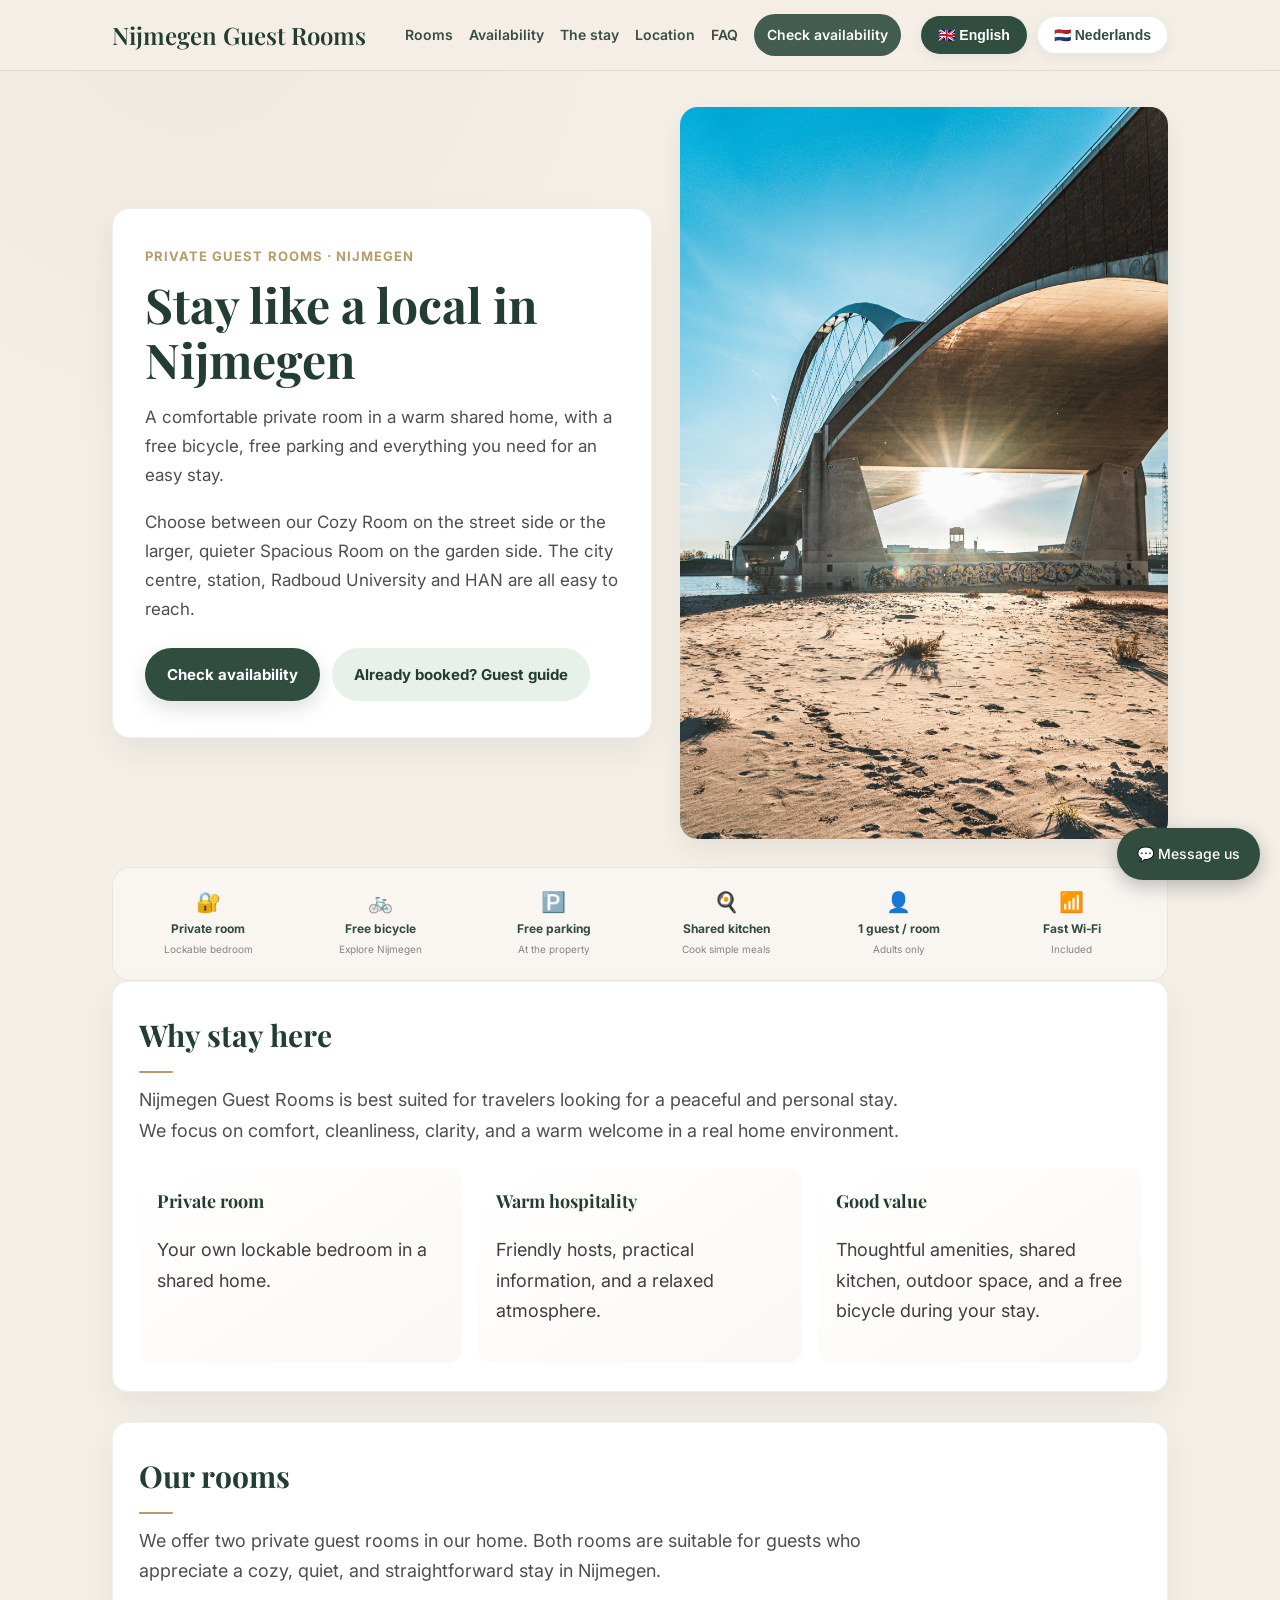
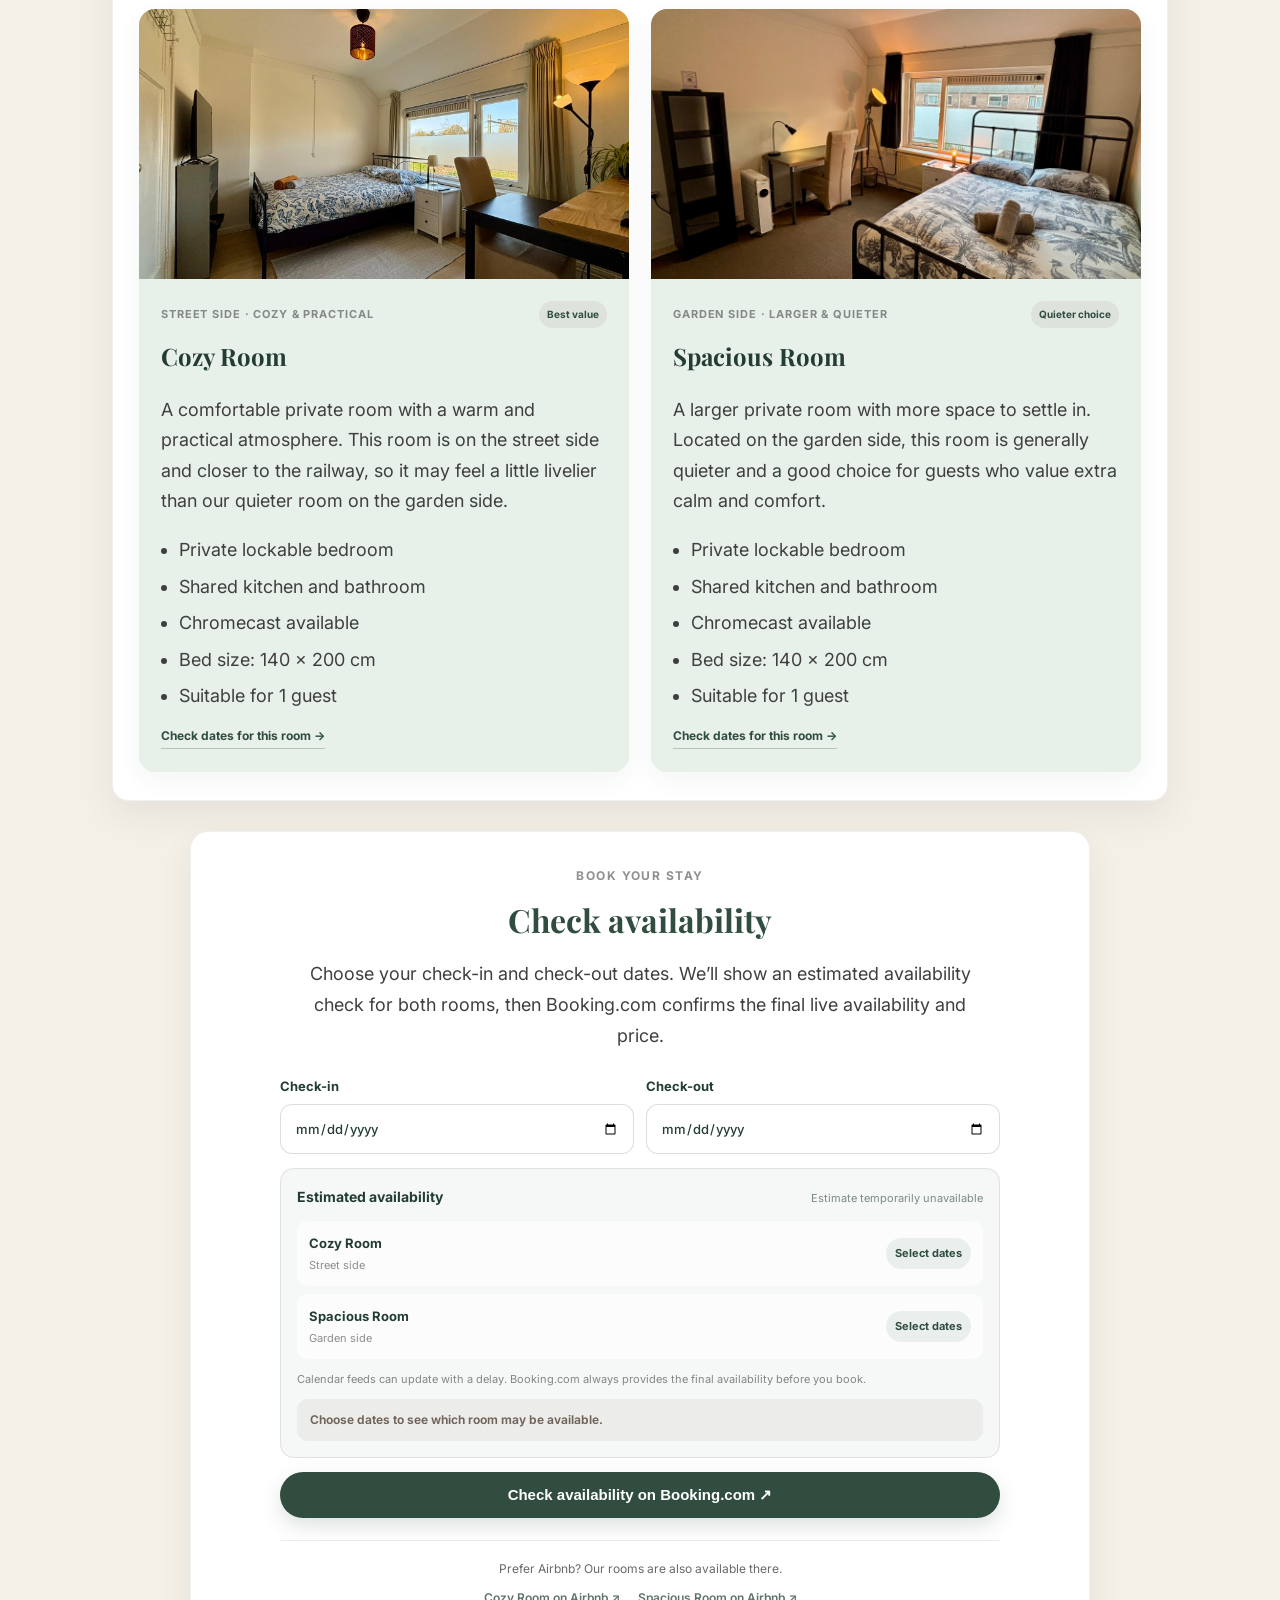
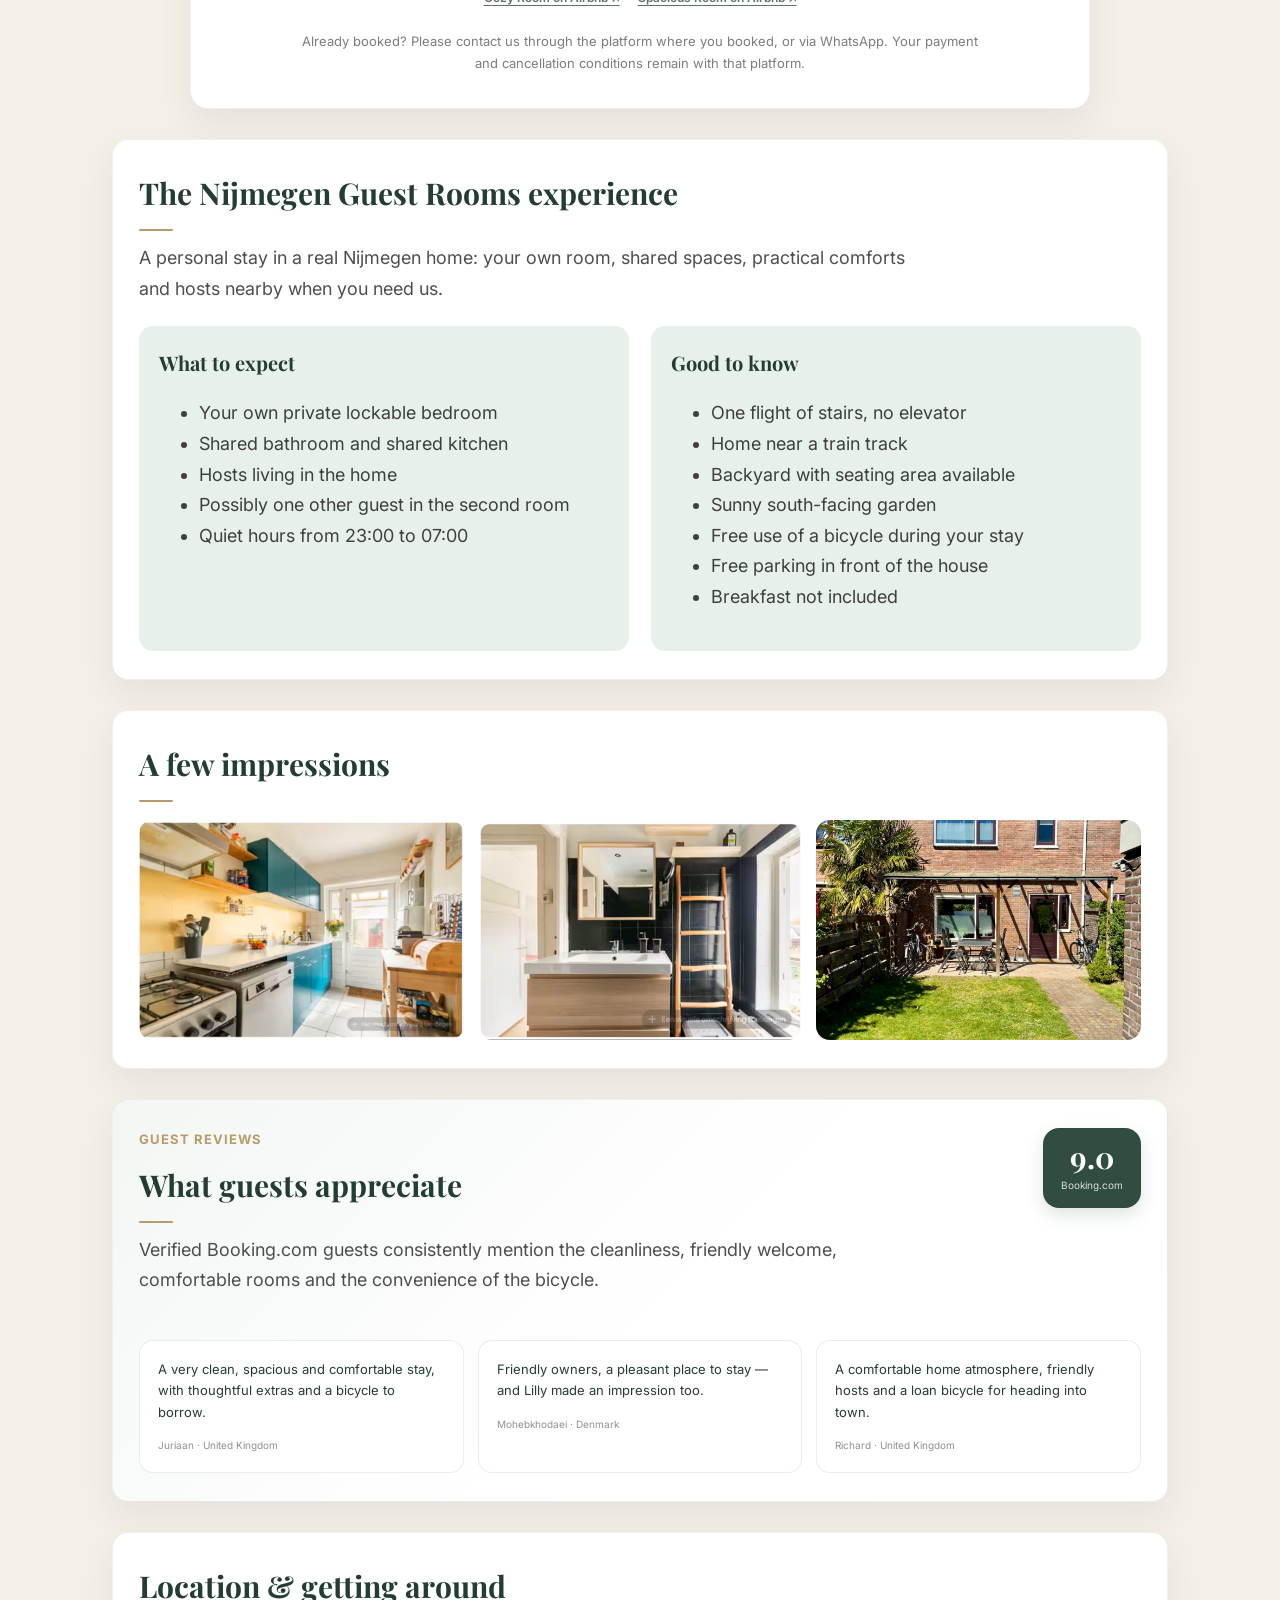
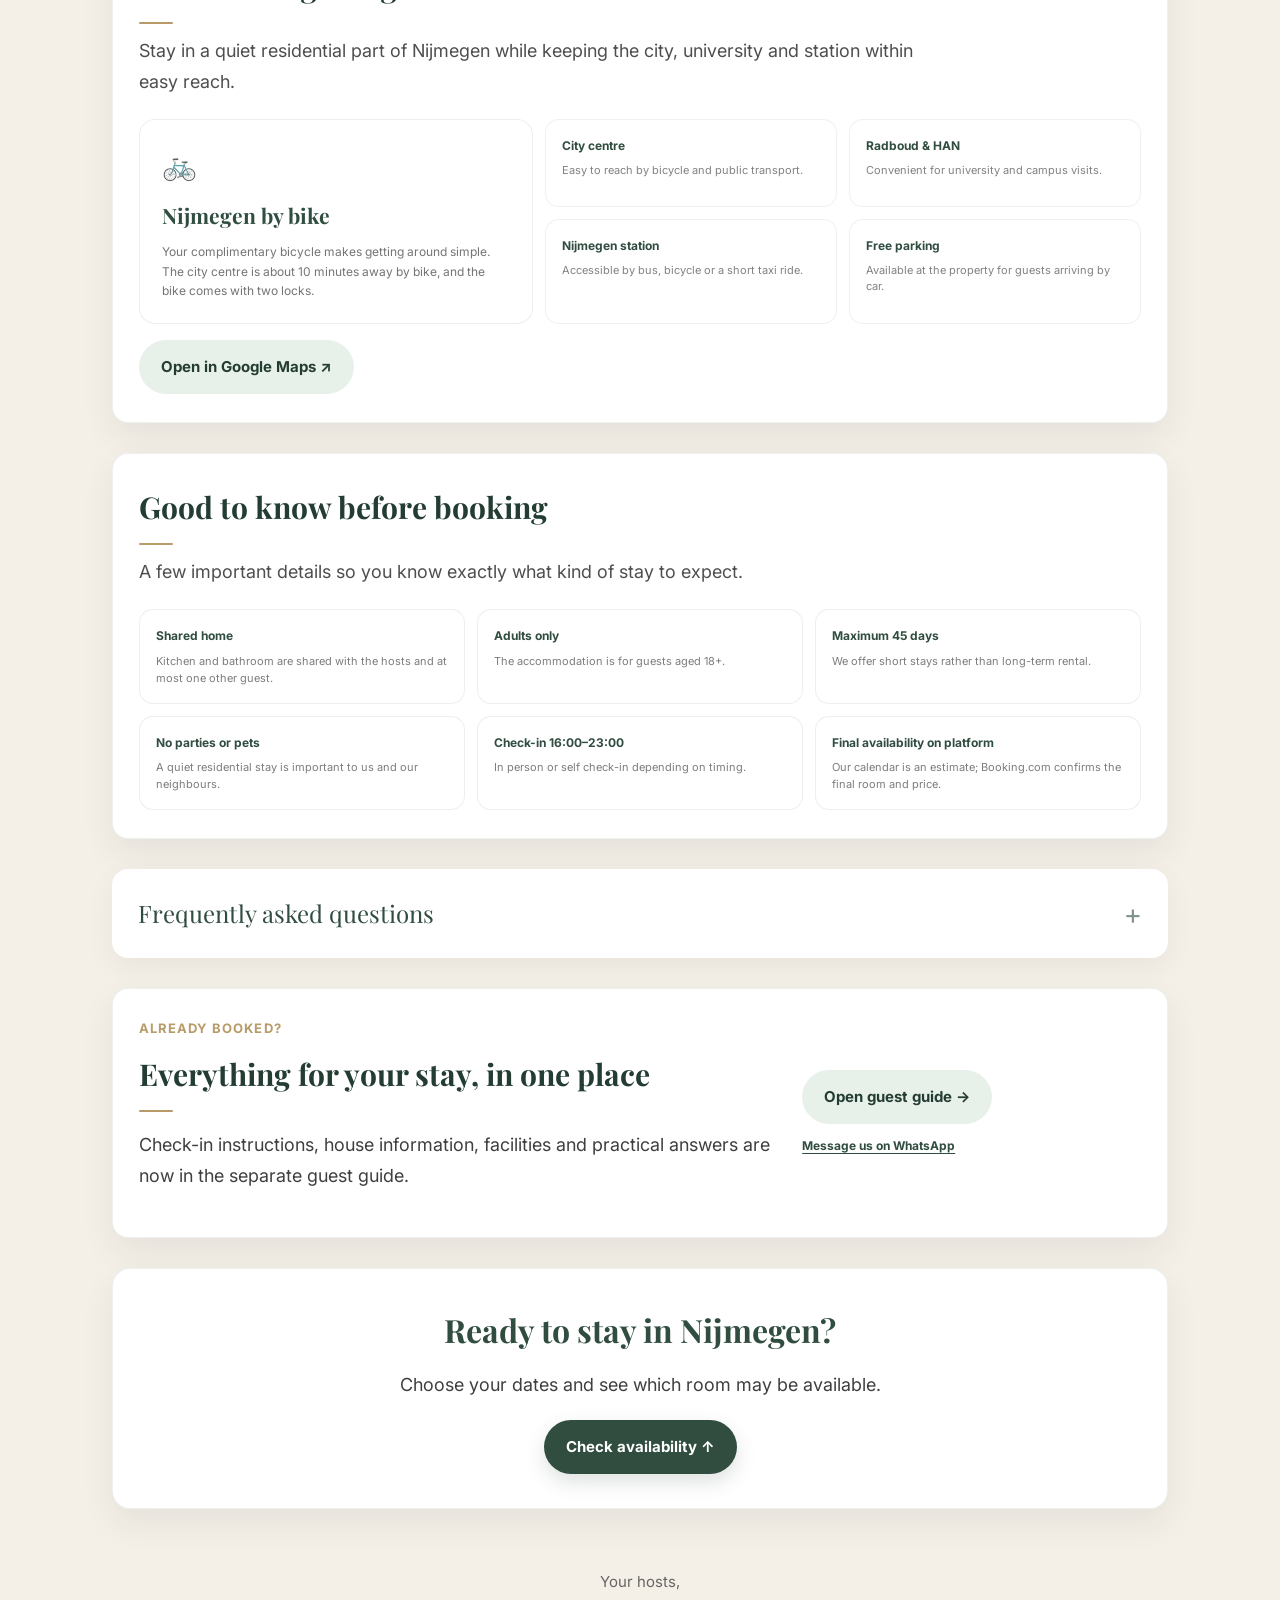
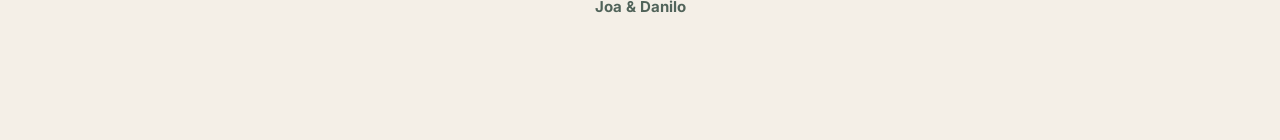
==== index.html @ 358fa6e2 "Add files via upload" ====
<!DOCTYPE html>

<html lang="en">
<head>
<meta charset="utf-8"/>
<meta content="width=device-width, initial-scale=1.0" name="viewport"/>
<meta content="#304d40" name="theme-color"/>
<title>Nijmegen Guest Rooms</title>
<meta content="Cozy private guest rooms in Nijmegen, in a shared home with warm hospitality, practical comfort, and easy access to the city." name="description"/>
<link href="./assets/favicon.png" rel="icon" type="image/png"/>
<link href="https://fonts.googleapis.com/css2?family=Playfair+Display:wght@500;600&amp;family=Inter:wght@400;500;600;700&amp;display=swap" rel="stylesheet"/>
<link href="./style.css" rel="stylesheet"/>
</head>
<body>
<div class="topbar">
<div class="topbar-inner">
<a class="brand" href="#top-en" id="brandLink">Nijmegen Guest Rooms</a>
<button aria-controls="menuPanel" aria-expanded="false" aria-label="Open menu" class="menu-toggle" id="menuToggle" type="button">
<span></span>
<span></span>
<span></span>
</button>
<div class="menu-panel" id="menuPanel">
<nav class="nav">
<a class="" href="#rooms-en">Rooms</a>
<a class="" href="#book-en">Availability</a>
<a class="" href="#stay-en">The stay</a>
<a class="" href="#arrival-en">Location</a>
<a class="" href="#faq-en">FAQ</a>
<a class="nav-cta" href="#book-en">Check availability</a>
</nav>
<div class="lang-switch">
<button class="lang-btn active" data-lang="en">🇬🇧 English</button>
<button class="lang-btn" data-lang="nl">🇳🇱 Nederlands</button>
</div>
</div>
</div>
</div>
<div class="container">
<!-- ENGLISH -->
<div class="lang-content active" id="content-en">
<section class="hero" id="top-en">
<div class="hero-copy">
<div class="eyebrow">Private guest rooms · Nijmegen</div>
<h1>Stay like a local in Nijmegen</h1>
<p>A comfortable private room in a warm shared home, with a free bicycle, free parking and everything you need for an easy stay.</p>
<p>Choose between our Cozy Room on the street side or the larger, quieter Spacious Room on the garden side. The city centre, station, Radboud University and HAN are all easy to reach.</p>
<div class="hero-actions"><a class="btn btn-primary" href="#book-en">Check availability</a>
<a class="btn btn-secondary" href="./guest-guide/" id="heroGuideBtnEn">Already booked? Guest guide</a></div>
</div>
<div class="hero-image">
<img alt="Nijmegen Guest Rooms interior or exterior" src="./assets/hero-1.jpg"/>
</div>
</section><section aria-label="At a glance" class="quick-facts-section">
<div class="quick-facts">
<div class="quick-fact"><span class="quick-icon">🔐</span><strong>Private room</strong><span>Lockable bedroom</span></div>
<div class="quick-fact"><span class="quick-icon">🚲</span><strong>Free bicycle</strong><span>Explore Nijmegen</span></div>
<div class="quick-fact"><span class="quick-icon">🅿️</span><strong>Free parking</strong><span>At the property</span></div>
<div class="quick-fact"><span class="quick-icon">🍳</span><strong>Shared kitchen</strong><span>Cook simple meals</span></div>
<div class="quick-fact"><span class="quick-icon">👤</span><strong>1 guest / room</strong><span>Adults only</span></div>
<div class="quick-fact"><span class="quick-icon">📶</span><strong>Fast Wi‑Fi</strong><span>Included</span></div>
</div></section>
<section class="section">
<div class="section-card">
<h2 class="section-title">Why stay here</h2>
<p class="section-intro">
            Nijmegen Guest Rooms is best suited for travelers looking for a peaceful and personal stay.
            We focus on comfort, cleanliness, clarity, and a warm welcome in a real home environment.
          </p>
<div class="feature-grid">
<div class="feature-item">
<h3>Private room</h3>
<p>Your own lockable bedroom in a shared home.</p>
</div>
<div class="feature-item">
<h3>Warm hospitality</h3>
<p>Friendly hosts, practical information, and a relaxed atmosphere.</p>
</div>
<div class="feature-item">
<h3>Good value</h3>
<p>Thoughtful amenities, shared kitchen, outdoor space, and a free bicycle during your stay.</p>
</div>
</div>
</div>
</section>
<section class="section" id="rooms-en">
<div class="section-card">
<h2 class="section-title">Our rooms</h2>
<p class="section-intro">
            We offer two private guest rooms in our home. Both rooms are suitable for guests who appreciate a cozy,
            quiet, and straightforward stay in Nijmegen.
          </p>
<div class="rooms-grid">
<div class="room-card">
<button aria-label="Open Cozy Room photo gallery" class="room-photo-trigger" data-gallery="cozy" data-start="0" type="button">
<img alt="Cozy Room at Nijmegen Guest Rooms" src="./assets/room-cozy-1.jpg"/>
</button>
<div class="room-body">
<div class="room-positioning"><span class="room-kicker">Street side · cozy &amp; practical</span><span class="room-choice-badge">Best value</span></div><h3>Cozy Room</h3>
<p>
                  A comfortable private room with a warm and practical atmosphere. This room is on the street side and
                  closer to the railway, so it may feel a little livelier than our quieter room on the garden side.
                </p>
<ul class="room-meta">
<li>Private lockable bedroom</li>
<li>Shared kitchen and bathroom</li>
<li>Chromecast available</li>
<li>Bed size: 140 × 200 cm</li>
<li>Suitable for 1 guest</li>
</ul>
<a class="room-check-link" data-room-focus="cozy" href="#book-en">Check dates for this room →</a></div>
</div>
<div class="room-card">
<button aria-label="Open Spacious Room photo gallery" class="room-photo-trigger" data-gallery="spacious" data-start="0" type="button">
<img alt="Spacious Room at Nijmegen Guest Rooms" src="./assets/room-spacious-1.jpg"/>
</button>
<div class="room-body">
<div class="room-positioning"><span class="room-kicker">Garden side · larger &amp; quieter</span><span class="room-choice-badge">Quieter choice</span></div><h3>Spacious Room</h3>
<p>
                  A larger private room with more space to settle in. Located on the garden side, this room is generally
                  quieter and a good choice for guests who value extra calm and comfort.
                </p>
<ul class="room-meta">
<li>Private lockable bedroom</li>
<li>Shared kitchen and bathroom</li>
<li>Chromecast available</li>
<li>Bed size: 140 × 200 cm</li>
<li>Suitable for 1 guest</li>
</ul>
<a class="room-check-link" data-room-focus="spacious" href="#book-en">Check dates for this room →</a></div>
</div>
</div>
</div>
</section><section class="section" id="book-en">
<div class="cta-section booking-section availability-booking">
<div class="booking-eyebrow">Book your stay</div>
<h2>Check availability</h2>
<p class="booking-lead">Choose your check-in and check-out dates. We’ll show an estimated availability check for both rooms, then Booking.com confirms the final live availability and price.</p>
<form class="availability-form" data-lang="en" id="availabilityFormEn" novalidate="">
<div class="availability-fields">
<label class="availability-field">
<span>Check-in</span>
<input id="checkinEn" name="checkin" required="" type="date"/>
</label>
<label class="availability-field">
<span>Check-out</span>
<input id="checkoutEn" name="checkout" required="" type="date"/>
</label>
</div>
<div aria-live="polite" class="availability-status" id="availabilityStatusEn">
<div class="availability-status-head">
<strong>Estimated availability</strong>
<span class="availability-sync" id="availabilitySyncEn">Loading calendars…</span>
</div>
<div class="room-availability-grid">
<div class="room-availability-row" data-lang="en" data-room-status="cozy">
<span><strong>Cozy Room</strong><small>Street side</small></span>
<span class="availability-pill neutral">Select dates</span>
</div>
<div class="room-availability-row" data-lang="en" data-room-status="spacious">
<span><strong>Spacious Room</strong><small>Garden side</small></span>
<span class="availability-pill neutral">Select dates</span>
</div>
</div>
<p class="availability-disclaimer">Calendar feeds can update with a delay. Booking.com always provides the final availability before you book.</p>
<div class="availability-summary neutral" id="availabilitySummaryEn">Choose dates to see which room may be available.</div></div>
<button class="btn btn-primary availability-submit" id="availabilitySubmitEn" type="submit">Check availability on Booking.com ↗</button>
</form>
<div class="airbnb-fallback">
<span>Prefer Airbnb? Our rooms are also available there.</span>
<div class="airbnb-text-links">
<a href="https://airbnb.nl/h/knussekamermetfietsjoa" rel="noopener noreferrer" target="_blank">Cozy Room on Airbnb ↗</a>
<a href="https://airbnb.nl/h/ruimekamermetfietsjoa" rel="noopener noreferrer" target="_blank">Spacious Room on Airbnb ↗</a>
</div>
</div>
<p class="booking-note">Already booked? Please contact us through the platform where you booked, or via WhatsApp. Your payment and cancellation conditions remain with that platform.</p>
</div>
</section>
<section class="section" id="stay-en">
<div class="section-card">
<h2 class="section-title">The Nijmegen Guest Rooms experience</h2>
<p class="section-intro">A personal stay in a real Nijmegen home: your own room, shared spaces, practical comforts and hosts nearby when you need us.</p>
<div class="split">
<div class="mini-card">
<h3>What to expect</h3>
<ul>
<li>Your own private lockable bedroom</li>
<li>Shared bathroom and shared kitchen</li>
<li>Hosts living in the home</li>
<li>Possibly one other guest in the second room</li>
<li>Quiet hours from 23:00 to 07:00</li>
</ul>
</div>
<div class="mini-card">
<h3>Good to know</h3>
<ul>
<li>One flight of stairs, no elevator</li>
<li>Home near a train track</li>
<li>Backyard with seating area available</li>
<li>Sunny south-facing garden</li>
<li>Free use of a bicycle during your stay</li>
<li>Free parking in front of the house</li>
<li>Breakfast not included</li>
</ul>
</div>
</div>
</div>
</section>
<section class="section">
<div class="section-card">
<h2 class="section-title">A few impressions</h2>
<div class="gallery-grid">
<button aria-label="Open kitchen gallery" class="gallery-thumb-trigger" data-gallery="kitchen" data-start="0" type="button">
<img alt="A welcoming kitchen space with coffee, tea, and everything needed for simple meals during your stay." src="./assets/kitchen-1.jpg"/>
</button>
<button aria-label="Open bathroom gallery" class="gallery-thumb-trigger" data-gallery="bathroom" data-start="0" type="button">
<img alt="A clean and comfortable shared bathroom, used by the hosts and possibly one other guest." src="./assets/bathroom-1.jpg"/>
</button>
<button aria-label="Open shared impressions gallery" class="gallery-thumb-trigger" data-gallery="misc" data-start="0" type="button">
<img alt="Sunny backyard with seating area and view of the house." src="./assets/backyard-1.jpg"/>
</button>
</div>
</div>
</section><section class="section reviews-section" id="reviews-en">
<div class="section-card reviews-card">
<div class="reviews-heading">
<div><div class="eyebrow">Guest reviews</div><h2 class="section-title">What guests appreciate</h2>
<p class="section-intro">Verified Booking.com guests consistently mention the cleanliness, friendly welcome, comfortable rooms and the convenience of the bicycle.</p></div>
<a class="review-score" href="https://www.booking.com/hotel/nl/nijmegen-knusse-kamers.html" rel="noopener noreferrer" target="_blank"><strong>9.0</strong><span>Booking.com</span></a>
</div>
<div class="review-grid">
<blockquote class="review-card"><p>A very clean, spacious and comfortable stay, with thoughtful extras and a bicycle to borrow.</p><footer>Juriaan · United Kingdom</footer></blockquote>
<blockquote class="review-card"><p>Friendly owners, a pleasant place to stay — and Lilly made an impression too.</p><footer>Mohebkhodaei · Denmark</footer></blockquote>
<blockquote class="review-card"><p>A comfortable home atmosphere, friendly hosts and a loan bicycle for heading into town.</p><footer>Richard · United Kingdom</footer></blockquote>
</div>
</div></section>
<section class="section" id="arrival-en"><div class="section-card">
<h2 class="section-title">Location &amp; getting around</h2>
<p class="section-intro">Stay in a quiet residential part of Nijmegen while keeping the city, university and station within easy reach.</p>
<div class="location-grid">
<div class="location-main"><div class="location-icon">🚲</div><h3>Nijmegen by bike</h3><p>Your complimentary bicycle makes getting around simple. The city centre is about 10 minutes away by bike, and the bike comes with two locks.</p></div>
<div class="location-item"><strong>City centre</strong><span>Easy to reach by bicycle and public transport.</span></div>
<div class="location-item"><strong>Radboud &amp; HAN</strong><span>Convenient for university and campus visits.</span></div>
<div class="location-item"><strong>Nijmegen station</strong><span>Accessible by bus, bicycle or a short taxi ride.</span></div>
<div class="location-item"><strong>Free parking</strong><span>Available at the property for guests arriving by car.</span></div>
</div>
<div class="location-actions"><a class="btn btn-secondary" href="https://www.google.com/maps/search/?api=1&amp;query=Landbouwstraat+15+Nijmegen" rel="noopener noreferrer" target="_blank">Open in Google Maps ↗</a></div>
</div></section>
<section class="section good-to-know" id="know-en"><div class="section-card">
<h2 class="section-title">Good to know before booking</h2>
<p class="section-intro">A few important details so you know exactly what kind of stay to expect.</p>
<div class="know-grid">
<div class="know-item"><strong>Shared home</strong><span>Kitchen and bathroom are shared with the hosts and at most one other guest.</span></div>
<div class="know-item"><strong>Adults only</strong><span>The accommodation is for guests aged 18+.</span></div>
<div class="know-item"><strong>Maximum 45 days</strong><span>We offer short stays rather than long-term rental.</span></div>
<div class="know-item"><strong>No parties or pets</strong><span>A quiet residential stay is important to us and our neighbours.</span></div>
<div class="know-item"><strong>Check-in 16:00–23:00</strong><span>In person or self check-in depending on timing.</span></div>
<div class="know-item"><strong>Final availability on platform</strong><span>Our calendar is an estimate; Booking.com confirms the final room and price.</span></div>
</div></div></section><section class="section" id="faq-en">
<details class="guide-block">
<summary>Frequently asked questions</summary>
<div class="guide-content">
<div class="guide-grid">

<div class="guide-box">
<h3>Private apartment?</h3>
<p>No. This is a private room in a shared home with the hosts and possibly one other guest.</p>
<p>The kitchen and bathroom are shared.</p>
</div>
<div class="guide-box">
<h3>Is the house quiet?</h3>
<p>The house is located near a train track. Most guests do not find this disturbing.</p>
</div>
<div class="guide-box">
<h3>Parking</h3>
<p>Parking is free on the street and there is usually space in front of the house.</p>
</div>

<div class="guide-box">
<h3>Breakfast</h3>
<p>Breakfast is not included. Guests can use the shared kitchen.</p>
</div>
<div class="guide-box">
<h3>Kitchen use</h3>
<p>The shared kitchen is available for preparing simple meals.</p>
</div>

<div class="guide-box">
<h3>Price &amp; invoice</h3>
<p>The price includes all costs, including tourist tax.</p>
<p>There are no additional fees, except for an extra overnight guest.</p>
<p>Invoices are available on request. Please send us the email address where the invoice should be sent.</p>
<p>Invoices are sent after check-out.</p>
<p>The rental is exempt from VAT. Therefore, no VAT is shown on the invoice.</p>
</div>
<div class="guide-box">
<h3>Payment</h3>
<p>Payment and booking conditions are handled through the platform where you made your reservation. Please check your Airbnb or Booking.com reservation for your payment details and cancellation conditions. Payment on location is not available.</p>
</div>





<div class="guide-box">
<h3>Accessibility</h3>
<p>The house has one flight of stairs and no elevator.</p>
</div>






</div>
</div>
</details>
</section>
<section class="section already-booked" id="guest-help-en"><div class="section-card split-help">
<div><div class="eyebrow">Already booked?</div><h2 class="section-title">Everything for your stay, in one place</h2><p>Check-in instructions, house information, facilities and practical answers are now in the separate guest guide.</p></div>
<div class="help-actions"><a class="btn btn-secondary" href="./guest-guide/">Open guest guide →</a><a class="text-action" href="https://wa.me/31640565656?text=Hi,%20I%20have%20a%20question%20about%20my%20stay%20at%20Nijmegen%20Guest%20Rooms." rel="noopener" target="_blank">Message us on WhatsApp</a></div>
</div></section>
<section class="section final-booking-cta"><div class="cta-section compact-cta"><h2>Ready to stay in Nijmegen?</h2><p>Choose your dates and see which room may be available.</p><a class="btn btn-primary" href="#book-en">Check availability ↑</a></div></section><div class="footer">
        Your hosts,<br/>
<strong>Joa &amp; Danilo</strong>
</div>
</div>
<!-- DUTCH -->
<div class="lang-content" id="content-nl">
<section class="hero" id="top-nl">
<div class="hero-copy">
<div class="eyebrow">Privégastenkamers · Nijmegen</div>
<h1>Verblijf als een local in Nijmegen</h1>
<p>Een comfortabele privékamer in een warme gedeelde woning, met een gratis fiets, gratis parkeren en alles wat je nodig hebt voor een prettig verblijf.</p>
<p>Kies tussen onze Knusse Kamer aan de straatzijde of de grotere, rustigere Ruime Kamer aan de tuinzijde. Het centrum, station, Radboud Universiteit en HAN zijn allemaal makkelijk bereikbaar.</p>
<div class="hero-actions"><a class="btn btn-primary" href="#book-nl">Controleer beschikbaarheid</a>
<a class="btn btn-secondary" href="./guest-guide/?lang=nl" id="heroGuideBtnNl">Al geboekt? Gastinformatie</a></div>
</div>
<div class="hero-image">
<img alt="Nijmegen Guest Rooms interieur of exterieur" src="./assets/hero-1.jpg"/>
</div>
</section><section aria-label="In één oogopslag" class="quick-facts-section">
<div class="quick-facts">
<div class="quick-fact"><span class="quick-icon">🔐</span><strong>Privékamer</strong><span>Afsluitbare slaapkamer</span></div>
<div class="quick-fact"><span class="quick-icon">🚲</span><strong>Gratis fiets</strong><span>Ontdek Nijmegen</span></div>
<div class="quick-fact"><span class="quick-icon">🅿️</span><strong>Gratis parkeren</strong><span>Bij de woning</span></div>
<div class="quick-fact"><span class="quick-icon">🍳</span><strong>Gedeelde keuken</strong><span>Voor eenvoudige maaltijden</span></div>
<div class="quick-fact"><span class="quick-icon">👤</span><strong>1 gast / kamer</strong><span>Alleen volwassenen</span></div>
<div class="quick-fact"><span class="quick-icon">📶</span><strong>Snelle wifi</strong><span>Inbegrepen</span></div>
</div></section>
<section class="section">
<div class="section-card">
<h2 class="section-title">Waarom hier verblijven</h2>
<p class="section-intro">
            Nijmegen Guest Rooms is ideaal voor reizigers die op zoek zijn naar een rustig en persoonlijk verblijf.
            We focussen op comfort, netheid, duidelijke communicatie en een warm welkom in een echte woonomgeving.
          </p>
<div class="feature-grid">
<div class="feature-item">
<h3>Privékamer</h3>
<p>Je eigen afsluitbare slaapkamer in een gedeelde woning.</p>
</div>
<div class="feature-item">
<h3>Persoonlijke gastvrijheid</h3>
<p>Vriendelijke hosts, heldere informatie en een ontspannen sfeer.</p>
</div>
<div class="feature-item">
<h3>Goede prijs-kwaliteit</h3>
<p>Doordachte voorzieningen, gedeelde keuken, buitenruimte en een gratis fiets tijdens je verblijf.</p>
</div>
</div>
</div>
</section>
<section class="section" id="rooms-nl">
<div class="section-card">
<h2 class="section-title">Onze kamers</h2>
<p class="section-intro">
            We bieden twee privégastenkamers aan in ons huis. Beide kamers zijn geschikt voor gasten
            die houden van een knus, rustig en praktisch verblijf in Nijmegen.
          </p>
<div class="rooms-grid">
<div class="room-card">
<button aria-label="Open galerij van de knusse kamer" class="room-photo-trigger" data-gallery="cozy" data-start="0" type="button">
<img alt="Knusse kamer bij Nijmegen Guest Rooms" src="./assets/room-cozy-1.jpg"/>
</button>
<div class="room-body">
<div class="room-positioning"><span class="room-kicker">Straatzijde · knus &amp; praktisch</span><span class="room-choice-badge">Beste prijs-kwaliteit</span></div><h3>Knusse kamer</h3>
<p>
                  Een comfortabele privékamer met een warme en praktische sfeer. Deze kamer ligt aan de straatzijde en
                  dichter bij het spoor, waardoor hij iets levendiger kan aanvoelen dan onze rustigere kamer aan de tuinzijde.
                </p>
<ul class="room-meta">
<li>Privé afsluitbare slaapkamer</li>
<li>Gedeelde keuken en badkamer</li>
<li>Chromecast aanwezig</li>
<li>Bedmaat: 140 × 200 cm</li>
<li>Geschikt voor 1 gast</li>
</ul>
<a class="room-check-link" data-room-focus="cozy" href="#book-nl">Bekijk data voor deze kamer →</a></div>
</div>
<div class="room-card">
<button aria-label="Open galerij van de ruime kamer" class="room-photo-trigger" data-gallery="spacious" data-start="0" type="button">
<img alt="Ruime kamer bij Nijmegen Guest Rooms" src="./assets/room-spacious-1.jpg"/>
</button>
<div class="room-body">
<div class="room-positioning"><span class="room-kicker">Tuinzijde · groter &amp; rustiger</span><span class="room-choice-badge">Rustigere keuze</span></div><h3>Ruime kamer</h3>
<p>
                  Een grotere privékamer met meer ruimte om comfortabel te verblijven. Deze kamer ligt aan de tuinzijde,
                  is over het algemeen rustiger en is een fijne keuze voor gasten die extra rust en comfort waarderen.
                </p>
<ul class="room-meta">
<li>Privé afsluitbare slaapkamer</li>
<li>Gedeelde keuken en badkamer</li>
<li>Chromecast aanwezig</li>
<li>Bedmaat: 140 × 200 cm</li>
<li>Geschikt voor 1 gast</li>
</ul>
<a class="room-check-link" data-room-focus="spacious" href="#book-nl">Bekijk data voor deze kamer →</a></div>
</div>
</div>
</div>
</section><section class="section" id="book-nl">
<div class="cta-section booking-section availability-booking">
<div class="booking-eyebrow">Boek je verblijf</div>
<h2>Controleer beschikbaarheid</h2>
<p class="booking-lead">Kies je aankomst- en vertrekdatum. We tonen een geschatte beschikbaarheidscheck voor beide kamers; Booking.com bevestigt daarna de definitieve live beschikbaarheid en prijs.</p>
<form class="availability-form" data-lang="nl" id="availabilityFormNl" novalidate="">
<div class="availability-fields">
<label class="availability-field">
<span>Inchecken</span>
<input id="checkinNl" name="checkin" required="" type="date"/>
</label>
<label class="availability-field">
<span>Uitchecken</span>
<input id="checkoutNl" name="checkout" required="" type="date"/>
</label>
</div>
<div aria-live="polite" class="availability-status" id="availabilityStatusNl">
<div class="availability-status-head">
<strong>Geschatte beschikbaarheid</strong>
<span class="availability-sync" id="availabilitySyncNl">Kalenders laden…</span>
</div>
<div class="room-availability-grid">
<div class="room-availability-row" data-lang="nl" data-room-status="cozy">
<span><strong>Knusse kamer</strong><small>Straatzijde</small></span>
<span class="availability-pill neutral">Kies data</span>
</div>
<div class="room-availability-row" data-lang="nl" data-room-status="spacious">
<span><strong>Ruime kamer</strong><small>Tuinzijde</small></span>
<span class="availability-pill neutral">Kies data</span>
</div>
</div>
<p class="availability-disclaimer">Kalenderfeeds kunnen met vertraging bijwerken. Booking.com toont altijd de definitieve beschikbaarheid voordat je boekt.</p>
<div class="availability-summary neutral" id="availabilitySummaryNl">Kies data om te zien welke kamer mogelijk beschikbaar is.</div></div>
<button class="btn btn-primary availability-submit" id="availabilitySubmitNl" type="submit">Controleer op Booking.com ↗</button>
</form>
<div class="airbnb-fallback">
<span>Liever Airbnb? Onze kamers zijn daar ook beschikbaar.</span>
<div class="airbnb-text-links">
<a href="https://airbnb.nl/h/knussekamermetfietsjoa" rel="noopener noreferrer" target="_blank">Knusse kamer op Airbnb ↗</a>
<a href="https://airbnb.nl/h/ruimekamermetfietsjoa" rel="noopener noreferrer" target="_blank">Ruime kamer op Airbnb ↗</a>
</div>
</div>
<p class="booking-note">Al geboekt? Neem contact met ons op via het platform waarop je hebt geboekt, of via WhatsApp. Je betaal- en annuleringsvoorwaarden blijven gekoppeld aan dat platform.</p>
</div>
</section>
<section class="section" id="stay-nl">
<div class="section-card">
<h2 class="section-title">De Nijmegen Guest Rooms-ervaring</h2>
<p class="section-intro">Een persoonlijk verblijf in een echt Nijmeegs huis: je eigen kamer, gedeelde ruimtes, praktische voorzieningen en hosts dichtbij wanneer je ons nodig hebt.</p>
<div class="split">
<div class="mini-card">
<h3>Wat je kunt verwachten</h3>
<ul>
<li>Je eigen privé afsluitbare slaapkamer</li>
<li>Gedeelde badkamer en gedeelde keuken</li>
<li>Hosts wonen in het huis</li>
<li>Mogelijk één andere gast in de tweede kamer</li>
<li>Stille uren van 23:00 tot 07:00</li>
</ul>
</div>
<div class="mini-card">
<h3>Goed om te weten</h3>
<ul>
<li>Eén trap, geen lift</li>
<li>Huis naast een spoorlijn</li>
<li>Achtertuin met zitplek beschikbaar</li>
<li>Zonnige tuin op het zuiden</li>
<li>Gratis fiets tijdens je verblijf</li>
<li>Gratis parkeren voor de deur</li>
<li>Ontbijt niet inbegrepen</li>
</ul>
</div>
</div>
</div>
</section>
<section class="section">
<div class="section-card">
<h2 class="section-title">Sfeerimpressie</h2>
<div class="gallery-grid">
<button aria-label="Open keukengalerij" class="gallery-thumb-trigger" data-gallery="kitchen" data-start="0" type="button">
<img alt="Een fijne gedeelde keuken met koffie, thee en alles wat je nodig hebt voor een eenvoudige maaltijd tijdens je verblijf." src="./assets/kitchen-1.jpg"/>
</button>
<button aria-label="Open badkamergalerij" class="gallery-thumb-trigger" data-gallery="bathroom" data-start="0" type="button">
<img alt="Een schone en comfortabele gedeelde badkamer, gebruikt door de hosts en mogelijk nog één andere gast." src="./assets/bathroom-1.jpg"/>
</button>
<button aria-label="Open galerij met sfeerfoto's" class="gallery-thumb-trigger" data-gallery="misc" data-start="0" type="button">
<img alt="Zonnige achtertuin met zitplek en uitzicht op het huis." src="./assets/backyard-1.jpg"/>
</button>
</div>
</div>
</section><section class="section reviews-section" id="reviews-nl">
<div class="section-card reviews-card">
<div class="reviews-heading">
<div><div class="eyebrow">Beoordelingen</div><h2 class="section-title">Wat gasten waarderen</h2>
<p class="section-intro">Geverifieerde Booking.com-gasten noemen regelmatig de netheid, het vriendelijke welkom, de comfortabele kamers en het gemak van de fiets.</p></div>
<a class="review-score" href="https://www.booking.com/hotel/nl/nijmegen-knusse-kamers.html" rel="noopener noreferrer" target="_blank"><strong>9,0</strong><span>Booking.com</span></a>
</div>
<div class="review-grid">
<blockquote class="review-card"><p>Een heel schoon, ruim en comfortabel verblijf, met attente extra’s en een fiets om te lenen.</p><footer>Juriaan · Verenigd Koninkrijk</footer></blockquote>
<blockquote class="review-card"><p>Vriendelijke eigenaren, een prettige plek om te verblijven — en Lilly maakte ook indruk.</p><footer>Mohebkhodaei · Denemarken</footer></blockquote>
<blockquote class="review-card"><p>Een comfortabel thuisgevoel, vriendelijke hosts en een leenfiets om de stad in te gaan.</p><footer>Richard · Verenigd Koninkrijk</footer></blockquote>
</div>
</div></section>
<section class="section" id="arrival-nl"><div class="section-card">
<h2 class="section-title">Locatie &amp; vervoer</h2>
<p class="section-intro">Verblijf in een rustige woonwijk van Nijmegen, terwijl het centrum, de universiteit en het station makkelijk bereikbaar blijven.</p>
<div class="location-grid">
<div class="location-main"><div class="location-icon">🚲</div><h3>Nijmegen op de fiets</h3><p>Met de gratis fiets kom je eenvoudig overal. Het centrum ligt op ongeveer 10 minuten fietsen en de fiets heeft twee sloten.</p></div>
<div class="location-item"><strong>Centrum</strong><span>Makkelijk bereikbaar met de fiets en het openbaar vervoer.</span></div>
<div class="location-item"><strong>Radboud &amp; HAN</strong><span>Praktisch voor een bezoek aan universiteit of campus.</span></div>
<div class="location-item"><strong>Station Nijmegen</strong><span>Bereikbaar per bus, fiets of met een korte taxirit.</span></div>
<div class="location-item"><strong>Gratis parkeren</strong><span>Beschikbaar bij de woning voor gasten die met de auto komen.</span></div>
</div>
<div class="location-actions"><a class="btn btn-secondary" href="https://www.google.com/maps/search/?api=1&amp;query=Landbouwstraat+15+Nijmegen" rel="noopener noreferrer" target="_blank">Open in Google Maps ↗</a></div>
</div></section>
<section class="section good-to-know" id="know-nl"><div class="section-card">
<h2 class="section-title">Goed om te weten vóór je boekt</h2>
<p class="section-intro">Een paar belangrijke punten zodat je precies weet welk type verblijf je kunt verwachten.</p>
<div class="know-grid">
<div class="know-item"><strong>Gedeelde woning</strong><span>Keuken en badkamer deel je met de hosts en hooguit één andere gast.</span></div>
<div class="know-item"><strong>Alleen volwassenen</strong><span>De accommodatie is voor gasten van 18 jaar en ouder.</span></div>
<div class="know-item"><strong>Maximaal 45 dagen</strong><span>We bieden kort verblijf en geen langdurige verhuur.</span></div>
<div class="know-item"><strong>Geen feesten of huisdieren</strong><span>Een rustig verblijf is belangrijk voor ons en onze buren.</span></div>
<div class="know-item"><strong>Incheck 16:00–23:00</strong><span>Persoonlijk of via self check-in, afhankelijk van het tijdstip.</span></div>
<div class="know-item"><strong>Platform is definitief</strong><span>Onze kalender is een schatting; Booking.com bevestigt kamer en prijs.</span></div>
</div></div></section><section class="section" id="faq-nl">
<details class="guide-block">
<summary>Veelgestelde vragen</summary>
<div class="guide-content">
<div class="guide-grid">

<div class="guide-box">
<h3>Privé appartement?</h3>
<p>Nee. Dit is een privékamer in een gedeelde woning met de hosts en mogelijk één andere gast.</p>
<p>De keuken en badkamer worden gedeeld.</p>
</div>
<div class="guide-box">
<h3>Is het rustig?</h3>
<p>Het huis ligt naast een spoorlijn. De meeste gasten ervaren dit niet als storend.</p>
</div>
<div class="guide-box">
<h3>Parkeren</h3>
<p>Parkeren is gratis in de straat en meestal is er plek voor de deur.</p>
</div>

<div class="guide-box">
<h3>Ontbijt</h3>
<p>Ontbijt is niet inbegrepen. Gasten kunnen gebruikmaken van de gedeelde keuken.</p>
</div>
<div class="guide-box">
<h3>Gebruik van de keuken</h3>
<p>De gedeelde keuken is beschikbaar voor het bereiden van eenvoudige maaltijden.</p>
</div>

<div class="guide-box">
<h3>Prijs &amp; factuur</h3>
<p>De prijs is inclusief alle kosten, inclusief toeristenbelasting.</p>
<p>Er zijn geen extra kosten, behalve voor een extra overnachtende gast.</p>
<p>Facturen zijn beschikbaar op verzoek. Stuur ons het e-mailadres waar we de factuur naartoe kunnen sturen.</p>
<p>Facturen worden na het uitchecken verstuurd.</p>
<p>De verhuur is vrijgesteld van btw. Daarom wordt er geen btw vermeld op de factuur.</p>
</div>
<div class="guide-box">
<h3>Betaling</h3>
<p>Betaling en boekingsvoorwaarden verlopen via het platform waarop je hebt gereserveerd. Bekijk je Airbnb- of Booking.com-reservering voor je betaalgegevens en annuleringsvoorwaarden. Betalen op locatie is niet mogelijk.</p>
</div>





<div class="guide-box">
<h3>Toegankelijkheid</h3>
<p>De woning heeft één trap en geen lift.</p>
</div>






</div>
</div>
</details>
</section>
<section class="section already-booked" id="guest-help-nl"><div class="section-card split-help">
<div><div class="eyebrow">Al geboekt?</div><h2 class="section-title">Alles voor je verblijf op één plek</h2><p>Incheckinstructies, huisinformatie, voorzieningen en praktische antwoorden staan nu in de aparte gastinformatie.</p></div>
<div class="help-actions"><a class="btn btn-secondary" href="./guest-guide/?lang=nl">Open gastinformatie →</a><a class="text-action" href="https://wa.me/31640565656?text=Hoi,%20ik%20heb%20een%20vraag%20over%20mijn%20verblijf%20bij%20Nijmegen%20Guest%20Rooms." rel="noopener" target="_blank">Stuur ons een WhatsApp</a></div>
</div></section>
<section class="section final-booking-cta"><div class="cta-section compact-cta"><h2>Klaar voor Nijmegen?</h2><p>Kies je data en bekijk welke kamer mogelijk beschikbaar is.</p><a class="btn btn-primary" href="#book-nl">Controleer beschikbaarheid ↑</a></div></section><div class="footer">
        Jouw hosts,<br/>
<strong>Joa &amp; Danilo</strong>
</div>
</div>
</div>
<div class="mobile-action-bar" id="mobileActionBar">
  <a class="sticky-availability" href="#book-en" id="stickyAvailability"><span class="sticky-dot"></span><span id="stickyAvailabilityText">Check availability</span></a>
  <a class="floating-btn" href="https://wa.me/31640565656?text=Hi,%20I%20have%20a%20question%20about%20Nijmegen%20Guest%20Rooms." id="whatsappBtn" rel="noopener noreferrer" target="_blank"><span aria-hidden="true">💬</span><span>Message us</span></a>
</div>
<div id="topBtn" onclick="window.scrollTo({top:0,behavior:'smooth'})">↑</div>
<div aria-hidden="true" class="lightbox" id="lightbox">
<div class="lightbox-inner">
<button aria-label="Close gallery" class="lightbox-close" id="lightboxClose" type="button">×</button>
<button aria-label="Previous image" class="lightbox-prev" id="lightboxPrev" type="button">‹</button>
<img alt="" class="lightbox-image" id="lightboxImage" src=""/>
<button aria-label="Next image" class="lightbox-next" id="lightboxNext" type="button">›</button>
<div class="lightbox-caption" id="lightboxCaption"></div>
</div>
</div>
<script src="./script.js"></script>
</body>
</html>
---- style.css ----
:root {
  --brand-green: #304d40;
  --brand-green-deep: #243d33;
  --brand-green-soft: #e8f0ea;
  --brand-cream: #f4efe7;
  --brand-cream-soft: #faf8f4;
  --brand-gold: #b79b68;
  --brand-brown: #5c4638;

  --bg: var(--brand-cream);
  --card: #ffffff;
  --text: #3f3f3f;
  --heading: var(--brand-green);
  --accent: var(--brand-gold);
  --highlight: var(--brand-green-soft);
  --line: #dcd5ca;
}

* { box-sizing: border-box; }
html { scroll-behavior: smooth; }

body {
  margin: 0;
  font-family: 'Inter', sans-serif;
  background: var(--bg);
  color: var(--text);
  line-height: 1.7;
  font-size: 18px;
}

img {
  max-width: 100%;
  display: block;
}

.topbar {
  position: sticky;
  top: 0;
  z-index: 1200;
  background: rgba(244, 239, 231, 0.92);
  backdrop-filter: blur(10px);
  border-bottom: 1px solid rgba(92, 70, 56, 0.08);
}

.topbar-inner {
  max-width: 1100px;
  margin: 0 auto;
  padding: 14px 22px;
  display: flex;
  justify-content: space-between;
  align-items: center;
  gap: 16px;
  position: relative;
}

.brand {
  font-family: 'Playfair Display', serif;
  color: var(--heading);
  font-size: 24px;
  text-decoration: none;
  white-space: nowrap;
}

.menu-toggle {
  display: none;
  width: 48px;
  height: 48px;
  border: none;
  border-radius: 12px;
  background: var(--card);
  box-shadow: 0 4px 14px rgba(0,0,0,0.06);
  cursor: pointer;
  padding: 0;
  align-items: center;
  justify-content: center;
  flex-direction: column;
  gap: 5px;
}

.menu-toggle span {
  display: block;
  width: 20px;
  height: 2px;
  background: var(--heading);
  border-radius: 999px;
  transition: 0.25s ease;
}

.menu-toggle.active span:nth-child(1) {
  transform: translateY(7px) rotate(45deg);
}

.menu-toggle.active span:nth-child(2) {
  opacity: 0;
}

.menu-toggle.active span:nth-child(3) {
  transform: translateY(-7px) rotate(-45deg);
}

.menu-panel {
  display: flex;
  align-items: center;
  gap: 20px;
}

.nav {
  display: flex;
  gap: 16px;
  flex-wrap: wrap;
  align-items: center;
}

.nav a {
  color: var(--heading);
  text-decoration: none;
  font-size: 14px;
  font-weight: 600;
  opacity: 0.9;
}

.nav a:hover {
  opacity: 1;
}

.lang-switch {
  display: flex;
  gap: 10px;
  flex-wrap: wrap;
}

.lang-btn {
  border: none;
  background: var(--card);
  color: var(--heading);
  padding: 10px 16px;
  border-radius: 999px;
  font-size: 14px;
  font-weight: 600;
  cursor: pointer;
  box-shadow: 0 4px 14px rgba(0,0,0,0.06);
  transition: 0.25s ease;
}

.lang-btn:hover {
  transform: translateY(-1px);
}

.lang-btn.active {
  background: var(--heading);
  color: #fff;
}

.container {
  max-width: 1100px;
  margin: auto;
  padding: 36px 22px 120px;
}

.lang-content {
  display: none;
}

.lang-content.active {
  display: block;
}

.hero,
.section,
#top-en,
#rooms-en,
#arrival-en,
#guide-en,
#faq-en,
#book-en,
#top-nl,
#rooms-nl,
#arrival-nl,
#guide-nl,
#faq-nl,
#book-nl,
#stay-en,
#stay-nl {
  scroll-margin-top: 110px;
}

.hero {
  display: grid;
  grid-template-columns: 1.05fr 0.95fr;
  gap: 28px;
  align-items: center;
  margin-bottom: 36px;
}

.hero-copy {
  background: var(--card);
  border-radius: 18px;
  padding: 36px 32px;
  box-shadow: 0 10px 30px rgba(0,0,0,0.05);
}

.eyebrow {
  font-size: 13px;
  font-weight: 700;
  letter-spacing: 0.08em;
  text-transform: uppercase;
  color: var(--heading);
  opacity: 0.75;
  margin-bottom: 10px;
}

.hero h1 {
  font-family: 'Playfair Display', serif;
  font-size: 48px;
  line-height: 1.15;
  color: var(--heading);
  margin: 0 0 16px;
}

.hero p {
  margin: 0 0 18px;
  font-size: 17px;
  opacity: 0.92;
}

.hero-actions {
  display: flex;
  gap: 12px;
  flex-wrap: wrap;
  margin-top: 24px;
}

.btn {
  display: inline-flex;
  align-items: center;
  justify-content: center;
  gap: 8px;
  text-decoration: none;
  border: none;
  border-radius: 999px;
  padding: 14px 22px;
  font-size: 15px;
  font-weight: 700;
  cursor: pointer;
  transition: 0.25s ease;
}

.btn:hover {
  transform: translateY(-1px);
}

.btn-primary {
  background: var(--heading);
  color: #fff;
}

.btn-secondary {
  background: var(--highlight);
  color: var(--heading);
}

.hero-image {
  border-radius: 18px;
  overflow: hidden;
  box-shadow: 0 10px 30px rgba(0,0,0,0.07);
  min-height: 420px;
  background: #e9e0d4;
}

.hero-image img {
  width: 100%;
  height: 100%;
  object-fit: cover;
  min-height: 420px;
}

.section {
  margin: 0 0 30px;
}

.section-card {
  background: var(--card);
  padding: 28px 26px;
  border-radius: 16px;
  box-shadow: 0 10px 30px rgba(0,0,0,0.05);
}

.section-title {
  font-family: 'Playfair Display', serif;
  font-size: 30px;
  color: var(--heading);
  margin: 0 0 12px;
}

.section-intro {
  margin: 0 0 22px;
  max-width: 780px;
  opacity: 0.92;
}

.feature-grid {
  display: grid;
  grid-template-columns: repeat(3, 1fr);
  gap: 16px;
  margin-top: 18px;
}

.feature-item {
  background: var(--highlight);
  border-radius: 14px;
  padding: 18px;
}

.feature-item h3 {
  margin: 0 0 8px;
  color: var(--heading);
  font-size: 18px;
  font-family: 'Playfair Display', serif;
}

.rooms-grid {
  display: grid;
  grid-template-columns: 1fr 1fr;
  gap: 22px;
}

.room-card {
  background: var(--highlight);
  border-radius: 16px;
  overflow: hidden;
}

.room-photo-trigger,
.gallery-thumb-trigger {
  border: none;
  padding: 0;
  margin: 0;
  width: 100%;
  background: transparent;
  cursor: pointer;
  display: block;
  text-align: left;
}

.room-photo-trigger img,
.gallery-thumb-trigger img {
  transition: transform 0.25s ease, opacity 0.25s ease;
}

.room-photo-trigger:hover img,
.gallery-thumb-trigger:hover img {
  transform: scale(1.015);
  opacity: 0.97;
}

.room-card img {
  width: 100%;
  height: 270px;
  object-fit: cover;
}

.room-body {
  padding: 22px;
}

.room-body h3 {
  margin: 0 0 8px;
  color: var(--heading);
  font-size: 24px;
  font-family: 'Playfair Display', serif;
}

.room-meta {
  margin: 14px 0 0;
  padding-left: 18px;
}

.room-meta li {
  margin-bottom: 6px;
}

.gallery-grid {
  display: grid;
  grid-template-columns: 1fr 1fr 1fr;
  gap: 14px;
  margin-top: 18px;
}

.gallery-grid img {
  width: 100%;
  height: 220px;
  object-fit: cover;
  border-radius: 14px;
}

.split {
  display: grid;
  grid-template-columns: 1fr 1fr;
  gap: 22px;
}

.mini-card {
  background: var(--highlight);
  border-radius: 14px;
  padding: 20px;
}

.mini-card h3 {
  margin: 0 0 8px;
  color: var(--heading);
  font-size: 20px;
  font-family: 'Playfair Display', serif;
}

.subtle-link {
  color: var(--heading);
  font-weight: 600;
  text-decoration: none;
  border-bottom: 1px solid rgba(92,70,56,0.25);
}

.subtle-link:hover {
  border-bottom-color: rgba(92,70,56,0.6);
}

details.guide-block {
  background: var(--card);
  border-radius: 16px;
  box-shadow: 0 10px 30px rgba(0,0,0,0.05);
  margin-bottom: 16px;
  overflow: hidden;
}

details.guide-block summary {
  list-style: none;
  cursor: pointer;
  padding: 24px 26px;
  font-family: 'Playfair Display', serif;
  font-size: 24px;
  color: var(--heading);
  display: flex;
  justify-content: space-between;
  align-items: center;
}

details.guide-block summary::-webkit-details-marker {
  display: none;
}

details.guide-block summary::after {
  content: "+";
  font-family: 'Inter', sans-serif;
  font-size: 28px;
  line-height: 1;
  opacity: 0.6;
}

details[open].guide-block summary::after {
  content: "–";
}

.guide-content {
  padding: 0 26px 26px;
  border-top: 1px solid rgba(92,70,56,0.08);
}

.guide-grid {
  display: grid;
  grid-template-columns: 1fr 1fr;
  gap: 18px;
  margin-top: 18px;
}

.guide-box {
  background: var(--highlight);
  border-radius: 14px;
  padding: 18px;
}

.guide-box h3 {
  margin: 0 0 8px;
  color: var(--heading);
  font-size: 19px;
  font-family: 'Playfair Display', serif;
}

.guide-box ul {
  padding-left: 18px;
  margin-top: 8px;
}

.cta-section {
  background: var(--card);
  border-radius: 18px;
  box-shadow: 0 10px 30px rgba(0,0,0,0.05);
  padding: 34px 28px;
  text-align: center;
}

.cta-section h2 {
  margin: 0 0 12px;
  color: var(--heading);
  font-family: 'Playfair Display', serif;
  font-size: 32px;
}

.cta-section p {
  max-width: 680px;
  margin: 0 auto 20px;
}

.footer {
  text-align: center;
  margin-top: 60px;
  font-size: 15px;
  opacity: 0.78;
}

.floating-btn {
  position: fixed;
  bottom: 20px;
  right: 20px;
  background: var(--heading);
  color: white;
  padding: 14px 20px;
  border-radius: 50px;
  text-decoration: none;
  font-size: 14px;
  font-weight: 500;
  box-shadow: 0 6px 20px rgba(0,0,0,0.25);
  transition: 0.3s ease;
  z-index: 1000;
}

.floating-btn:hover {
  transform: translateY(-3px);
}

#topBtn {
  position: fixed;
  bottom: 85px;
  right: 20px;
  background: var(--accent);
  color: white;
  padding: 10px 14px;
  border-radius: 50%;
  font-size: 14px;
  cursor: pointer;
  display: none;
  box-shadow: 0 4px 15px rgba(0,0,0,0.2);
  z-index: 1000;
}

.lightbox {
  position: fixed;
  inset: 0;
  background: rgba(0, 0, 0, 0.88);
  display: none;
  align-items: center;
  justify-content: center;
  z-index: 3000;
  padding: 24px;
  touch-action: none;
}

.lightbox.open {
  display: flex;
}

.lightbox-inner {
  position: relative;
  width: min(1100px, 100%);
  display: flex;
  align-items: center;
  justify-content: center;
  overflow: visible;
  touch-action: pan-y;
}

.lightbox-image {
  max-width: 100%;
  max-height: 82vh;
  border-radius: 14px;
  box-shadow: 0 14px 40px rgba(0,0,0,0.35);
  object-fit: contain;
  background: #111;
  user-select: none;
  -webkit-user-drag: none;
}

.lightbox-close,
.lightbox-prev,
.lightbox-next {
  position: absolute;
  border: none;
  background: rgba(255,255,255,0.14);
  color: white;
  cursor: pointer;
  backdrop-filter: blur(6px);
  transition: background 0.2s ease, opacity 0.2s ease;
  z-index: 5;
}

.lightbox-close:hover,
.lightbox-prev:hover,
.lightbox-next:hover {
  background: rgba(255,255,255,0.22);
}

.lightbox-close {
  top: 12px;
  right: 12px;
  width: 44px;
  height: 44px;
  border-radius: 50%;
  font-size: 24px;
  line-height: 1;
}

.lightbox-prev,
.lightbox-next {
  top: 50%;
  width: 48px;
  height: 48px;
  border-radius: 50%;
  font-size: 28px;
  line-height: 1;
  transform: translateY(-50%);
}

.lightbox-prev {
  left: 12px;
}

.lightbox-next {
  right: 12px;
}

.lightbox-caption {
  position: absolute;
  left: 0;
  right: 0;
  bottom: -42px;
  text-align: center;
  color: rgba(255,255,255,0.9);
  font-size: 14px;
  font-weight: 500;
}

@media (max-width: 920px) {
  .hero,
  .rooms-grid,
  .split,
  .guide-grid {
    grid-template-columns: 1fr;
  }

  .feature-grid,
  .gallery-grid {
    grid-template-columns: 1fr 1fr;
  }

  .hero h1 {
    font-size: 40px;
  }
}

@media (max-width: 620px) {
  body {
    font-size: 17px;
  }

  .container {
    padding-top: 24px;
  }

  .hero h1 {
    font-size: 34px;
  }

  .feature-grid,
  .gallery-grid {
    grid-template-columns: 1fr;
  }

  .hero-copy,
  .section-card,
  .cta-section,
  .guide-content,
  details.guide-block summary {
    padding-left: 20px;
    padding-right: 20px;
  }

  .menu-toggle {
    display: inline-flex;
    flex-shrink: 0;
    width: 46px;
    height: 46px;
    border-radius: 12px;
  }

  .menu-panel {
    display: none;
    position: absolute;
    top: calc(100% + 10px);
    left: 22px;
    right: 22px;
    background: var(--card);
    border-radius: 18px;
    box-shadow: 0 12px 30px rgba(0,0,0,0.10);
    padding: 18px;
    flex-direction: column;
    align-items: stretch;
    gap: 18px;
    z-index: 1300;
  }

  .menu-panel.open {
    display: flex;
  }

  .nav {
    flex-direction: column;
    align-items: flex-start;
    gap: 14px;
  }

  .nav a {
    font-size: 18px;
  }

  .lang-switch {
    width: 100%;
    gap: 12px;
  }

  .lang-btn {
    flex: 1;
    justify-content: center;
  }

  .topbar-inner {
    align-items: center;
  }

  .brand {
    font-size: 19px;
    max-width: calc(100% - 76px);
    white-space: nowrap;
    overflow: hidden;
    text-overflow: ellipsis;
    line-height: 1.1;
  }

  .floating-btn {
    right: 14px;
    bottom: 14px;
    padding: 12px 16px;
    font-size: 13px;
    max-width: calc(100vw - 28px);
    border-radius: 999px;
  }

  #topBtn {
    right: 14px;
    bottom: 72px;
  }

  .lightbox {
    padding: 16px;
  }

  .lightbox-prev {
    left: 8px;
  }

  .lightbox-next {
    right: 8px;
  }

  .lightbox-close {
    top: 8px;
    right: 8px;
  }

  .lightbox-image {
    max-height: 72vh;
  }

  .lightbox-caption {
    bottom: -34px;
    font-size: 13px;
  }
}
/* Platform-neutral booking section */
.booking-room-grid {
  display: grid;
  grid-template-columns: repeat(2, minmax(0, 1fr));
  gap: 16px;
  max-width: 820px;
  margin: 26px auto 0;
  text-align: left;
}

.booking-room-card {
  padding: 22px;
  border: 1px solid rgba(92, 70, 56, 0.12);
  border-radius: 16px;
  background: rgba(255, 255, 255, 0.45);
}

.booking-room-card h3 {
  margin: 0 0 8px;
  color: var(--heading);
  font-family: 'Playfair Display', serif;
  font-size: 23px;
}

.booking-room-card p {
  margin: 0 0 18px;
  font-size: 14px;
  opacity: 0.82;
}

.booking-actions {
  display: flex;
  flex-wrap: wrap;
  gap: 9px;
}

.booking-actions .btn {
  flex: 1 1 150px;
  padding: 12px 16px;
  font-size: 13px;
}

.btn-platform-airbnb,
.btn-platform-booking {
  background: var(--heading);
  color: #fff;
}

.booking-note {
  margin-top: 22px !important;
  margin-bottom: 0 !important;
  font-size: 13px;
  opacity: 0.68;
}

@media (max-width: 700px) {
  .booking-room-grid {
    grid-template-columns: 1fr;
  }

  .booking-room-card {
    padding: 18px;
  }

  .booking-actions {
    flex-direction: column;
  }

  .booking-actions .btn {
    flex: none;
    width: 100%;
    box-sizing: border-box;
  }
}


/* vNext — Booking.com-first availability with live iCal estimate */
.availability-booking { max-width: 900px; margin: 0 auto; }
.booking-eyebrow { font-size: 12px; font-weight: 700; letter-spacing: .12em; text-transform: uppercase; opacity: .58; margin-bottom: 7px; }
.booking-lead { max-width: 700px; margin: 0 auto 24px !important; }
.availability-form { max-width: 720px; margin: 0 auto; text-align: left; }
.availability-fields { display: grid; grid-template-columns: 1fr 1fr; gap: 12px; }
.availability-field { display: flex; flex-direction: column; gap: 7px; font-size: 13px; font-weight: 700; color: var(--heading); }
.availability-field input { width: 100%; box-sizing: border-box; min-height: 50px; padding: 12px 14px; border: 1px solid rgba(92,70,56,.2); border-radius: 12px; background: rgba(255,255,255,.8); color: inherit; font: inherit; font-weight: 500; }
.availability-field input:focus { outline: 2px solid rgba(92,70,56,.18); border-color: rgba(92,70,56,.45); }
.availability-status { margin-top: 14px; padding: 16px; border: 1px solid rgba(92,70,56,.12); border-radius: 14px; background: rgba(255,255,255,.42); }
.availability-status-head { display: flex; align-items: baseline; justify-content: space-between; gap: 12px; margin-bottom: 12px; color: var(--heading); }
.availability-status-head strong { font-size: 14px; }
.availability-sync { font-size: 11px; opacity: .58; text-align: right; }
.room-availability-grid { display: grid; gap: 8px; }
.room-availability-row { display: flex; align-items: center; justify-content: space-between; gap: 14px; padding: 11px 12px; border-radius: 10px; background: rgba(255,255,255,.62); }
.room-availability-row > span:first-child { display: flex; flex-direction: column; gap: 2px; min-width: 0; }
.room-availability-row strong { font-size: 13px; color: var(--heading); }
.room-availability-row small { font-size: 11px; opacity: .58; }
.availability-pill { flex: 0 0 auto; border-radius: 999px; padding: 6px 9px; font-size: 11px; font-weight: 700; white-space: nowrap; }
.availability-pill.neutral { background: rgba(92,70,56,.08); color: rgba(70,52,42,.7); }
.availability-pill.available { background: rgba(46,125,82,.11); color: rgb(39,103,69); }
.availability-pill.unavailable { background: rgba(167,74,65,.1); color: rgb(139,60,53); }
.availability-pill.unknown { background: rgba(166,120,43,.11); color: rgb(125,89,30); }
.availability-disclaimer { margin: 12px 0 0 !important; font-size: 11px !important; line-height: 1.5; opacity: .62; }
.availability-submit { width: 100%; margin-top: 14px; box-sizing: border-box; cursor: pointer; border: 0; }
.availability-submit:disabled { opacity: .55; cursor: not-allowed; }
.airbnb-fallback { max-width: 720px; margin: 22px auto 0; padding-top: 18px; border-top: 1px solid rgba(92,70,56,.12); font-size: 12px; opacity: .78; }
.airbnb-text-links { display: flex; justify-content: center; flex-wrap: wrap; gap: 8px 18px; margin-top: 8px; }
.airbnb-text-links a { color: var(--heading); font-weight: 600; text-decoration: underline; text-decoration-thickness: 1px; text-underline-offset: 3px; }
.availability-error { margin: 10px 0 0; font-size: 12px; color: rgb(139,60,53); font-weight: 600; }
@media (max-width: 620px) {
  .availability-fields { grid-template-columns: 1fr; }
  .availability-status-head { align-items: flex-start; flex-direction: column; gap: 4px; }
  .availability-sync { text-align: left; }
  .room-availability-row { align-items: flex-start; }
  .airbnb-text-links { flex-direction: column; align-items: center; }
}

/* v2 — conversion-focused homepage refinement */
.nav .nav-cta {
  padding: 9px 13px;
  border-radius: 999px;
  background: var(--heading);
  color: #fff;
}

.quick-facts-section { margin-top: -8px; }
.quick-facts {
  display: grid;
  grid-template-columns: repeat(6, minmax(0, 1fr));
  gap: 10px;
  padding: 14px;
  border: 1px solid rgba(92,70,56,.10);
  border-radius: 18px;
  background: rgba(255,255,255,.46);
}
.quick-fact {
  min-width: 0;
  display: flex;
  flex-direction: column;
  align-items: center;
  text-align: center;
  gap: 3px;
  padding: 10px 7px;
}
.quick-icon { font-size: 20px; line-height: 1; margin-bottom: 4px; }
.quick-fact strong { color: var(--heading); font-size: 12px; }
.quick-fact span:last-child { font-size: 10px; line-height: 1.35; opacity: .62; }

.room-positioning {
  display: flex;
  align-items: center;
  justify-content: space-between;
  flex-wrap: wrap;
  gap: 8px;
  margin-bottom: 8px;
}
.room-kicker {
  font-size: 11px;
  text-transform: uppercase;
  letter-spacing: .08em;
  font-weight: 700;
  opacity: .58;
}
.room-choice-badge {
  border-radius: 999px;
  padding: 5px 8px;
  font-size: 10px;
  font-weight: 700;
  color: var(--heading);
  background: rgba(92,70,56,.08);
}
.room-check-link {
  display: inline-flex;
  margin-top: 8px;
  color: var(--heading);
  font-weight: 700;
  font-size: 12px;
  text-decoration: none;
  border-bottom: 1px solid rgba(92,70,56,.28);
  padding-bottom: 2px;
}
.room-check-link:hover { border-bottom-color: currentColor; }

.availability-summary {
  margin-top: 12px;
  padding: 12px 13px;
  border-radius: 11px;
  font-size: 12px;
  font-weight: 650;
  line-height: 1.5;
}
.availability-summary.neutral { background: rgba(92,70,56,.06); color: rgba(70,52,42,.75); }
.availability-summary.available { background: rgba(46,125,82,.09); color: rgb(39,103,69); }
.availability-summary.unavailable { background: rgba(167,74,65,.08); color: rgb(139,60,53); }
.availability-summary.unknown { background: rgba(166,120,43,.09); color: rgb(125,89,30); }

.reviews-card { overflow: hidden; }
.reviews-heading {
  display: flex;
  align-items: flex-start;
  justify-content: space-between;
  gap: 24px;
  margin-bottom: 22px;
}
.review-score {
  flex: 0 0 auto;
  min-width: 98px;
  padding: 14px 16px;
  border-radius: 16px;
  background: var(--heading);
  color: #fff;
  text-decoration: none;
  text-align: center;
}
.review-score strong { display: block; font-family: 'Playfair Display', serif; font-size: 30px; line-height: 1; }
.review-score span { display: block; margin-top: 5px; font-size: 10px; opacity: .82; }
.review-grid { display: grid; grid-template-columns: repeat(3, minmax(0, 1fr)); gap: 14px; }
.review-card {
  margin: 0;
  padding: 18px;
  border-radius: 14px;
  background: rgba(255,255,255,.58);
  border: 1px solid rgba(92,70,56,.09);
}
.review-card p { margin: 0 0 14px; font-size: 13px; line-height: 1.65; color: var(--heading); }
.review-card footer { font-size: 10px; opacity: .58; font-style: normal; }

.know-grid { display: grid; grid-template-columns: repeat(3, minmax(0, 1fr)); gap: 12px; margin-top: 18px; }
.know-item {
  display: flex;
  flex-direction: column;
  gap: 6px;
  padding: 16px;
  border-radius: 14px;
  background: rgba(255,255,255,.5);
  border: 1px solid rgba(92,70,56,.09);
}
.know-item strong { color: var(--heading); font-size: 12px; }
.know-item span { font-size: 11px; line-height: 1.55; opacity: .68; }

.split-help {
  display: grid;
  grid-template-columns: minmax(0, 1.5fr) minmax(220px, .8fr);
  align-items: center;
  gap: 28px;
}
.help-actions { display: flex; flex-direction: column; align-items: flex-start; gap: 12px; }
.text-action { color: var(--heading); font-weight: 700; font-size: 12px; text-underline-offset: 3px; }
.compact-cta { padding-top: 34px; padding-bottom: 34px; }

.sticky-availability {
  display: none;
  position: fixed;
  left: 50%;
  bottom: 18px;
  transform: translateX(-50%);
  z-index: 70;
  align-items: center;
  justify-content: center;
  gap: 8px;
  min-width: 210px;
  padding: 13px 18px;
  border-radius: 999px;
  background: var(--heading);
  color: #fff;
  box-shadow: 0 10px 30px rgba(44,34,28,.22);
  text-decoration: none;
  font-size: 12px;
  font-weight: 700;
  transition: opacity .2s ease, transform .2s ease;
}
.sticky-dot { width: 7px; height: 7px; border-radius: 50%; background: #fff; opacity: .85; }
.sticky-availability.hidden-by-section { opacity: 0; pointer-events: none; transform: translate(-50%, 10px); }

/* Separate guest guide */
.guest-guide-page .topbar-inner { gap: 18px; }
.guide-top-actions { margin-left: auto; display: flex; align-items: center; gap: 18px; }
.guide-home-link { color: var(--heading); text-decoration: none; font-size: 12px; font-weight: 700; }
.guest-guide-container { padding-top: 34px; }
.guide-hero {
  max-width: 760px;
  margin: 0 auto 28px;
  text-align: center;
  padding: 48px 26px;
  border-radius: 22px;
  background: rgba(255,255,255,.48);
  border: 1px solid rgba(92,70,56,.10);
}
.guide-hero h1 { margin: 8px 0 12px; font-family: 'Playfair Display', serif; color: var(--heading); font-size: clamp(36px, 6vw, 58px); }
.guide-hero p { max-width: 590px; margin: 0 auto; line-height: 1.7; }
.guide-hero-actions { display: flex; justify-content: center; flex-wrap: wrap; gap: 10px; margin-top: 22px; }

@media (max-width: 980px) {
  .quick-facts { grid-template-columns: repeat(3, minmax(0,1fr)); }
  .review-grid { grid-template-columns: 1fr; }
  .know-grid { grid-template-columns: repeat(2, minmax(0,1fr)); }
}

@media (max-width: 700px) {
  .nav .nav-cta { border-radius: 10px; }
  .quick-facts { grid-template-columns: repeat(2, minmax(0,1fr)); gap: 4px; }
  .quick-fact { padding: 9px 5px; }
  .reviews-heading { flex-direction: column; }
  .review-score { align-self: flex-start; display: flex; align-items: baseline; gap: 8px; min-width: 0; }
  .review-score strong { font-size: 24px; }
  .review-score span { margin: 0; }
  .know-grid { grid-template-columns: 1fr; }
  .split-help { grid-template-columns: 1fr; }
  .sticky-availability { display: inline-flex; }
  .guide-top-actions { gap: 8px; }
  .guide-home-link { display: none; }
  .guest-guide-page .lang-switch { margin-left: auto; }
  .guide-hero { padding: 34px 18px; }
}

.location-grid {
  display: grid;
  grid-template-columns: 1.35fr 1fr 1fr;
  gap: 12px;
  margin-top: 20px;
}
.location-main {
  grid-row: span 2;
  padding: 22px;
  border-radius: 16px;
  background: rgba(255,255,255,.58);
  border: 1px solid rgba(92,70,56,.09);
}
.location-main h3 { margin: 8px 0 8px; color: var(--heading); font-family: 'Playfair Display', serif; }
.location-main p { margin: 0; font-size: 12px; line-height: 1.65; opacity: .72; }
.location-icon { font-size: 28px; }
.location-item {
  display: flex;
  flex-direction: column;
  gap: 5px;
  padding: 16px;
  border-radius: 14px;
  background: rgba(255,255,255,.45);
  border: 1px solid rgba(92,70,56,.08);
}
.location-item strong { color: var(--heading); font-size: 12px; }
.location-item span { font-size: 11px; line-height: 1.5; opacity: .65; }
.location-actions { margin-top: 16px; }
@media (max-width: 760px) {
  .location-grid { grid-template-columns: 1fr; }
  .location-main { grid-row: auto; }
}


/* =========================================================
   Unified brand refresh – forest green / cream / muted gold
   ========================================================= */
body {
  background:
    radial-gradient(circle at 15% 0%, rgba(183,155,104,.08), transparent 30rem),
    var(--bg);
}

.topbar {
  background: rgba(244,239,231,.94);
  border-bottom-color: rgba(48,77,64,.12);
}

.brand { color: var(--brand-green-deep); font-weight: 600; }
.nav a { color: var(--brand-green-deep); }
.nav a:hover { color: var(--brand-green); }

.lang-btn { border: 1px solid rgba(48,77,64,.10); }
.lang-btn.active { background: var(--brand-green); color: #fff; }

.hero-copy,
.section-card,
.cta-section,
.guide-hero {
  border: 1px solid rgba(48,77,64,.08);
  box-shadow: 0 14px 34px rgba(36,61,51,.07);
}

.eyebrow { color: var(--brand-gold); opacity: 1; }

.hero h1,
.section-title,
.guide-hero h1,
.room-card h3,
.feature-item h3,
.mini-card h3,
.guide-box h3 {
  color: var(--brand-green-deep);
}

.btn-primary {
  background: var(--brand-green);
  color: #fff;
  box-shadow: 0 8px 20px rgba(48,77,64,.16);
}
.btn-primary:hover { background: var(--brand-green-deep); }

.btn-secondary {
  background: var(--brand-green-soft);
  color: var(--brand-green-deep);
  border-color: rgba(48,77,64,.12);
}

.feature-item,
.mini-card,
.guide-box,
.room-card,
.review-card {
  border-color: rgba(48,77,64,.10);
}

.feature-item { background: linear-gradient(145deg, #fff, var(--brand-cream-soft)); }

.room-card { box-shadow: 0 8px 24px rgba(36,61,51,.055); }
.room-card:hover { box-shadow: 0 14px 30px rgba(36,61,51,.09); }

.room-tag,
.room-choice-tag,
.at-a-glance-item strong { color: var(--brand-green); }

.availability-field { color: var(--brand-green-deep); }
.availability-field input { border-color: rgba(48,77,64,.18); }
.availability-field input:focus {
  outline-color: rgba(48,77,64,.14);
  border-color: rgba(48,77,64,.48);
}
.availability-status {
  border-color: rgba(48,77,64,.12);
  background: rgba(232,240,234,.44);
}
.availability-status-head,
.room-availability-row strong { color: var(--brand-green-deep); }
.availability-pill.neutral {
  background: rgba(48,77,64,.08);
  color: var(--brand-green);
}
.availability-pill.available,
.availability-summary.available {
  background: var(--brand-green-soft);
  color: #2f6847;
}

.reviews-card {
  background:
    linear-gradient(135deg, rgba(232,240,234,.55), rgba(255,255,255,.92) 52%),
    #fff;
}
.review-score {
  background: var(--brand-green);
  color: #fff;
  box-shadow: 0 7px 18px rgba(48,77,64,.15);
}
.review-card { background: rgba(255,255,255,.88); }
.review-card p { color: var(--brand-green-deep); }

.sticky-availability {
  background: var(--brand-green);
  box-shadow: 0 10px 28px rgba(36,61,51,.26);
}
.sticky-availability:hover { background: var(--brand-green-deep); }

.guide-block { border-color: rgba(48,77,64,.12); }
.guide-block summary { color: var(--brand-green-deep); }
.guide-home-link,
.subtle-link { color: var(--brand-green); }
.guide-box { background: linear-gradient(145deg, #fff, #fbfaf7); }

.footer strong { color: var(--brand-green-deep); }

.section-title::after {
  content: "";
  display: block;
  width: 34px;
  height: 2px;
  margin-top: 10px;
  border-radius: 999px;
  background: var(--brand-gold);
}


/* =========================================================
   Mobile action bar refinement
   Fixes overlap between availability, WhatsApp and back-to-top
   ========================================================= */
@media (max-width: 700px) {
  body {
    padding-bottom: calc(92px + env(safe-area-inset-bottom, 0px));
  }

  /* Turn the two floating actions into one centered mobile bar */
  .mobile-actions,
  .sticky-actions,
  .floating-actions {
    position: fixed;
    left: 14px;
    right: 14px;
    bottom: calc(12px + env(safe-area-inset-bottom, 0px));
    z-index: 1000;
    display: flex;
    align-items: stretch;
    gap: 0;
    width: auto;
    max-width: none;
    padding: 0;
    border-radius: 24px;
    overflow: hidden;
    background: var(--brand-green);
    box-shadow: 0 12px 30px rgba(36,61,51,.26);
  }

  .mobile-actions .sticky-availability,
  .mobile-actions .message-host,
  .sticky-actions .sticky-availability,
  .sticky-actions .message-host,
  .floating-actions .sticky-availability,
  .floating-actions .message-host {
    position: static !important;
    flex: 1 1 50%;
    width: auto !important;
    min-width: 0;
    height: 52px;
    margin: 0 !important;
    padding: 0 14px;
    border: 0;
    border-radius: 0 !important;
    box-shadow: none !important;
    display: inline-flex;
    align-items: center;
    justify-content: center;
    gap: 8px;
    white-space: nowrap;
    font-size: 15px;
    font-weight: 700;
    line-height: 1;
  }

  .mobile-actions .sticky-availability,
  .sticky-actions .sticky-availability,
  .floating-actions .sticky-availability {
    background: var(--brand-green);
    color: #fff;
  }

  .mobile-actions .message-host,
  .sticky-actions .message-host,
  .floating-actions .message-host {
    background: var(--brand-green-deep);
    color: #fff;
    border-left: 1px solid rgba(255,255,255,.15);
  }

  .mobile-actions .sticky-availability:hover,
  .sticky-actions .sticky-availability:hover,
  .floating-actions .sticky-availability:hover,
  .mobile-actions .message-host:hover,
  .sticky-actions .message-host:hover,
  .floating-actions .message-host:hover {
    filter: brightness(.98);
  }

  /* If actions are still separate in markup, force them into a visual joined bar */
  .sticky-availability {
    left: 14px !important;
    right: 50% !important;
    bottom: calc(12px + env(safe-area-inset-bottom, 0px)) !important;
    width: auto !important;
    height: 52px;
    border-radius: 24px 0 0 24px !important;
    box-shadow: 0 12px 30px rgba(36,61,51,.26) !important;
    padding: 0 12px !important;
    display: flex;
    align-items: center;
    justify-content: center;
    font-size: 15px;
    white-space: nowrap;
  }

  .message-host,
  .whatsapp-float,
  .message-us {
    position: fixed !important;
    left: 50% !important;
    right: 14px !important;
    bottom: calc(12px + env(safe-area-inset-bottom, 0px)) !important;
    width: auto !important;
    height: 52px;
    border-radius: 0 24px 24px 0 !important;
    box-shadow: 0 12px 30px rgba(36,61,51,.26) !important;
    margin: 0 !important;
    padding: 0 12px !important;
    display: flex !important;
    align-items: center;
    justify-content: center;
    gap: 7px;
    background: var(--brand-green-deep) !important;
    color: #fff !important;
    font-size: 15px;
    font-weight: 500;
    white-space: nowrap;
    z-index: 1001;
  }

  /* Back-to-top button sits clearly above the action bar */
  .back-to-top,
  .scroll-top,
  #backToTop {
    right: 18px !important;
    bottom: calc(78px + env(safe-area-inset-bottom, 0px)) !important;
    width: 44px !important;
    height: 44px !important;
    min-width: 44px;
    min-height: 44px;
    border-radius: 50% !important;
    z-index: 1002;
    box-shadow: 0 8px 20px rgba(36,61,51,.18);
  }
}


/* =========================================================
   v3.18.2 – TRUE mobile action bar
   Both actions now live in one fixed container. This override
   intentionally neutralizes all earlier independent fixed-button
   positioning on mobile.
   ========================================================= */
.mobile-action-bar { display: contents; }

@media (max-width: 700px) {
  body {
    padding-bottom: calc(84px + env(safe-area-inset-bottom, 0px));
  }

  .mobile-action-bar {
    display: flex;
    position: fixed;
    left: 14px;
    right: 14px;
    bottom: calc(12px + env(safe-area-inset-bottom, 0px));
    z-index: 1100;
    width: auto;
    height: 54px;
    padding: 0;
    margin: 0;
    border-radius: 27px;
    overflow: hidden;
    background: var(--brand-green);
    box-shadow: 0 12px 30px rgba(36,61,51,.27);
  }

  .mobile-action-bar .sticky-availability,
  .mobile-action-bar .floating-btn {
    position: static !important;
    inset: auto !important;
    transform: none !important;
    display: inline-flex !important;
    align-items: center;
    justify-content: center;
    box-sizing: border-box;
    min-width: 0 !important;
    max-width: none !important;
    width: auto !important;
    height: 54px !important;
    margin: 0 !important;
    padding: 0 12px !important;
    border: 0 !important;
    border-radius: 0 !important;
    box-shadow: none !important;
    text-decoration: none;
    white-space: nowrap;
    line-height: 1;
  }

  .mobile-action-bar .sticky-availability {
    flex: 1.35 1 0;
    gap: 7px;
    background: var(--brand-green) !important;
    color: #fff !important;
    font-size: 13.5px;
    font-weight: 700;
  }

  .mobile-action-bar .floating-btn {
    flex: 1 1 0;
    gap: 6px;
    background: var(--brand-green-deep) !important;
    color: #fff !important;
    border-left: 1px solid rgba(255,255,255,.16) !important;
    font-size: 13.5px;
    font-weight: 600;
  }

  .mobile-action-bar .sticky-dot {
    flex: 0 0 6px;
    width: 6px;
    height: 6px;
  }

  /* Do not translate the left half when the availability section is visible. */
  .mobile-action-bar .sticky-availability.hidden-by-section {
    opacity: .42;
    pointer-events: none;
    transform: none !important;
  }

  /* Actual selector used by the page. */
  #topBtn {
    right: 16px !important;
    bottom: calc(78px + env(safe-area-inset-bottom, 0px)) !important;
    width: 44px !important;
    height: 44px !important;
    padding: 0 !important;
    display: none;
    align-items: center;
    justify-content: center;
    border-radius: 50% !important;
    font-size: 16px;
    line-height: 1;
    box-shadow: 0 8px 20px rgba(36,61,51,.18);
    z-index: 1101;
  }

  #topBtn[style*="display: block"],
  #topBtn[style*="display:block"] {
    display: flex !important;
  }
}

@media (max-width: 370px) {
  .mobile-action-bar .sticky-availability,
  .mobile-action-bar .floating-btn {
    padding-left: 9px !important;
    padding-right: 9px !important;
    font-size: 12.5px;
  }
}
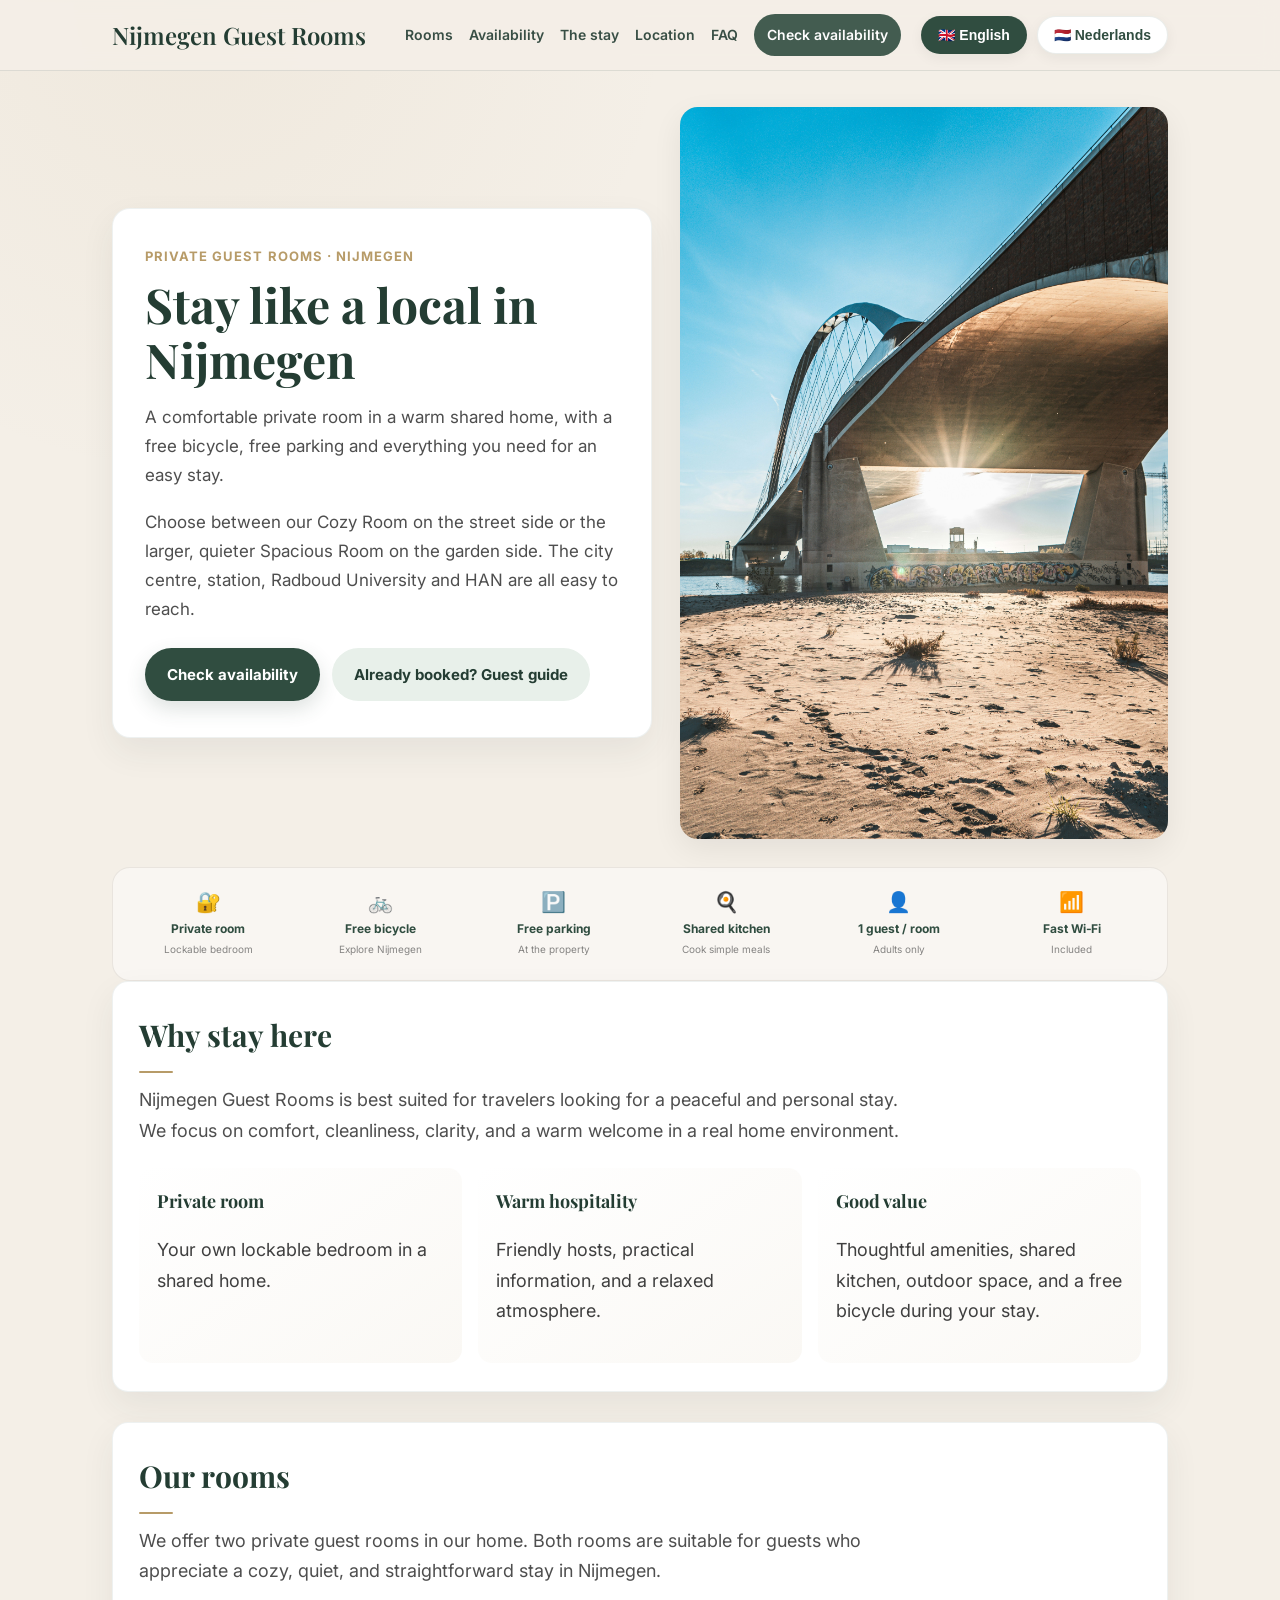
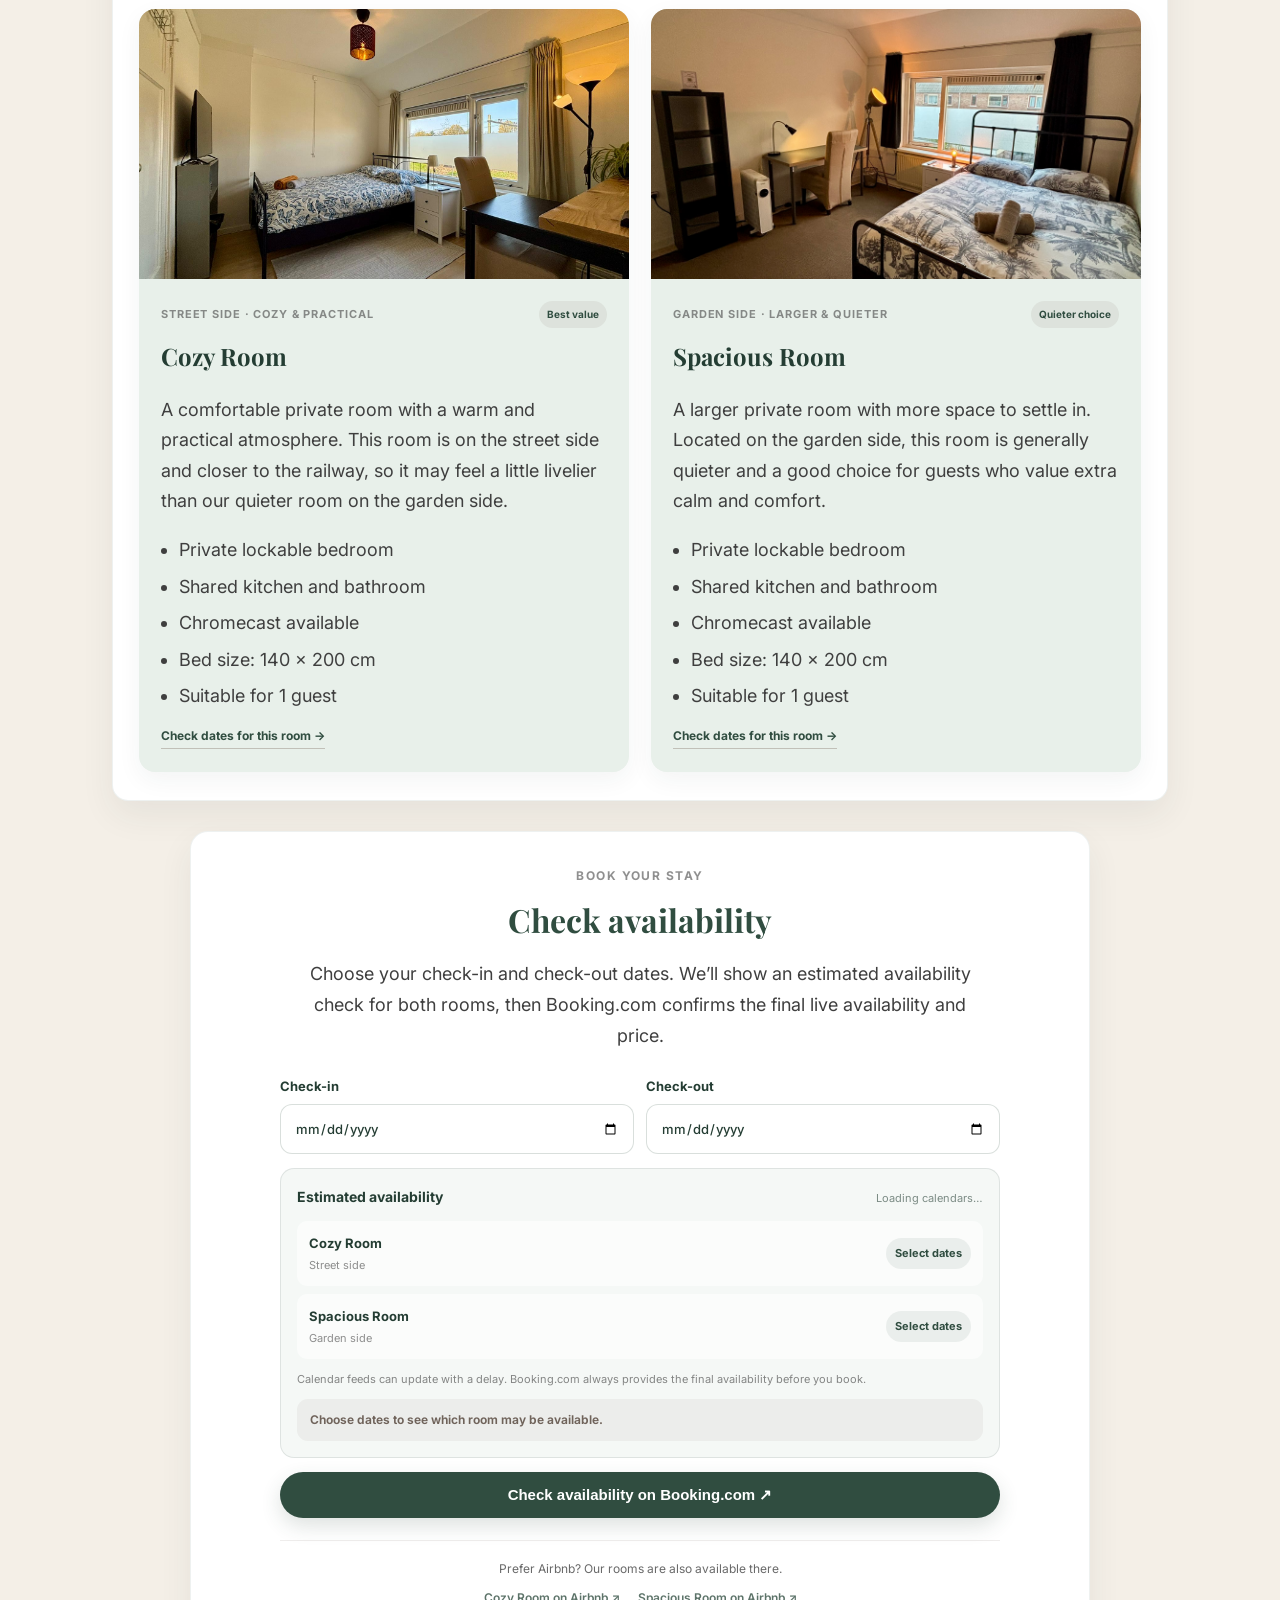
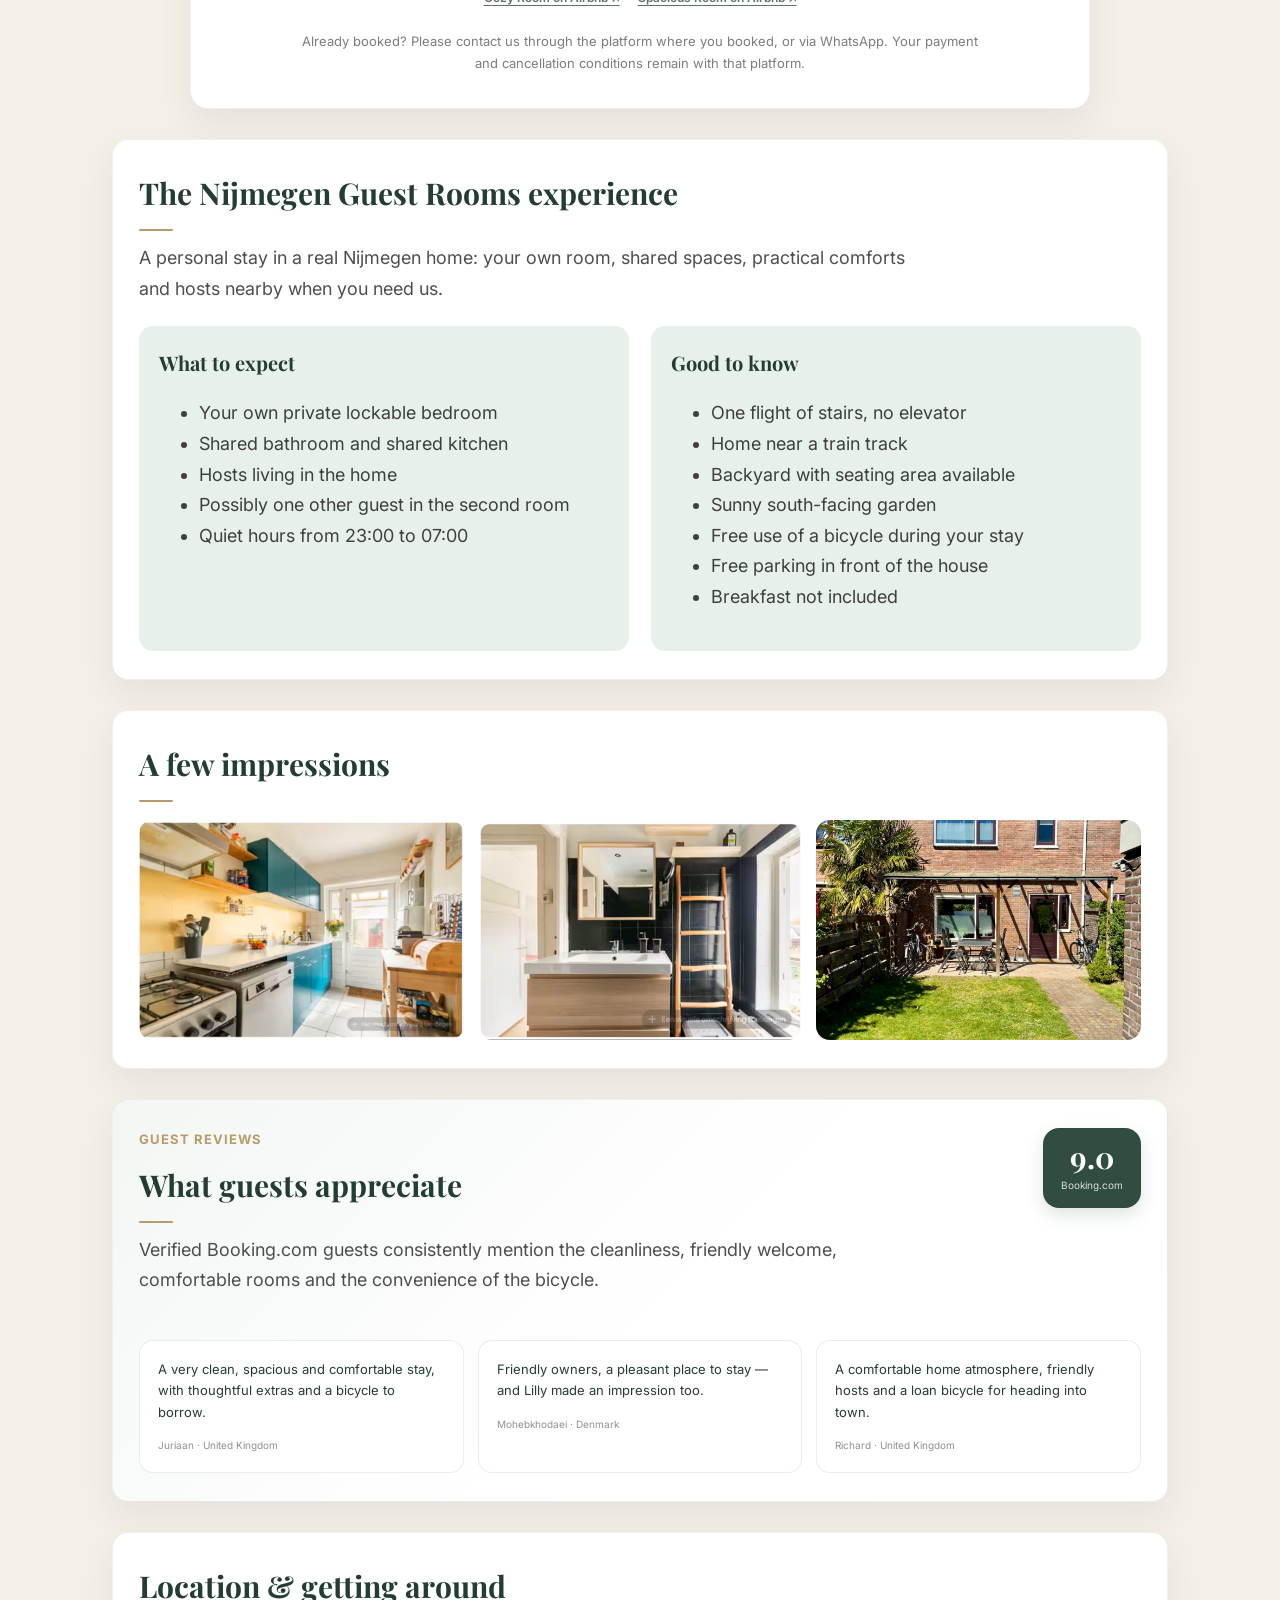
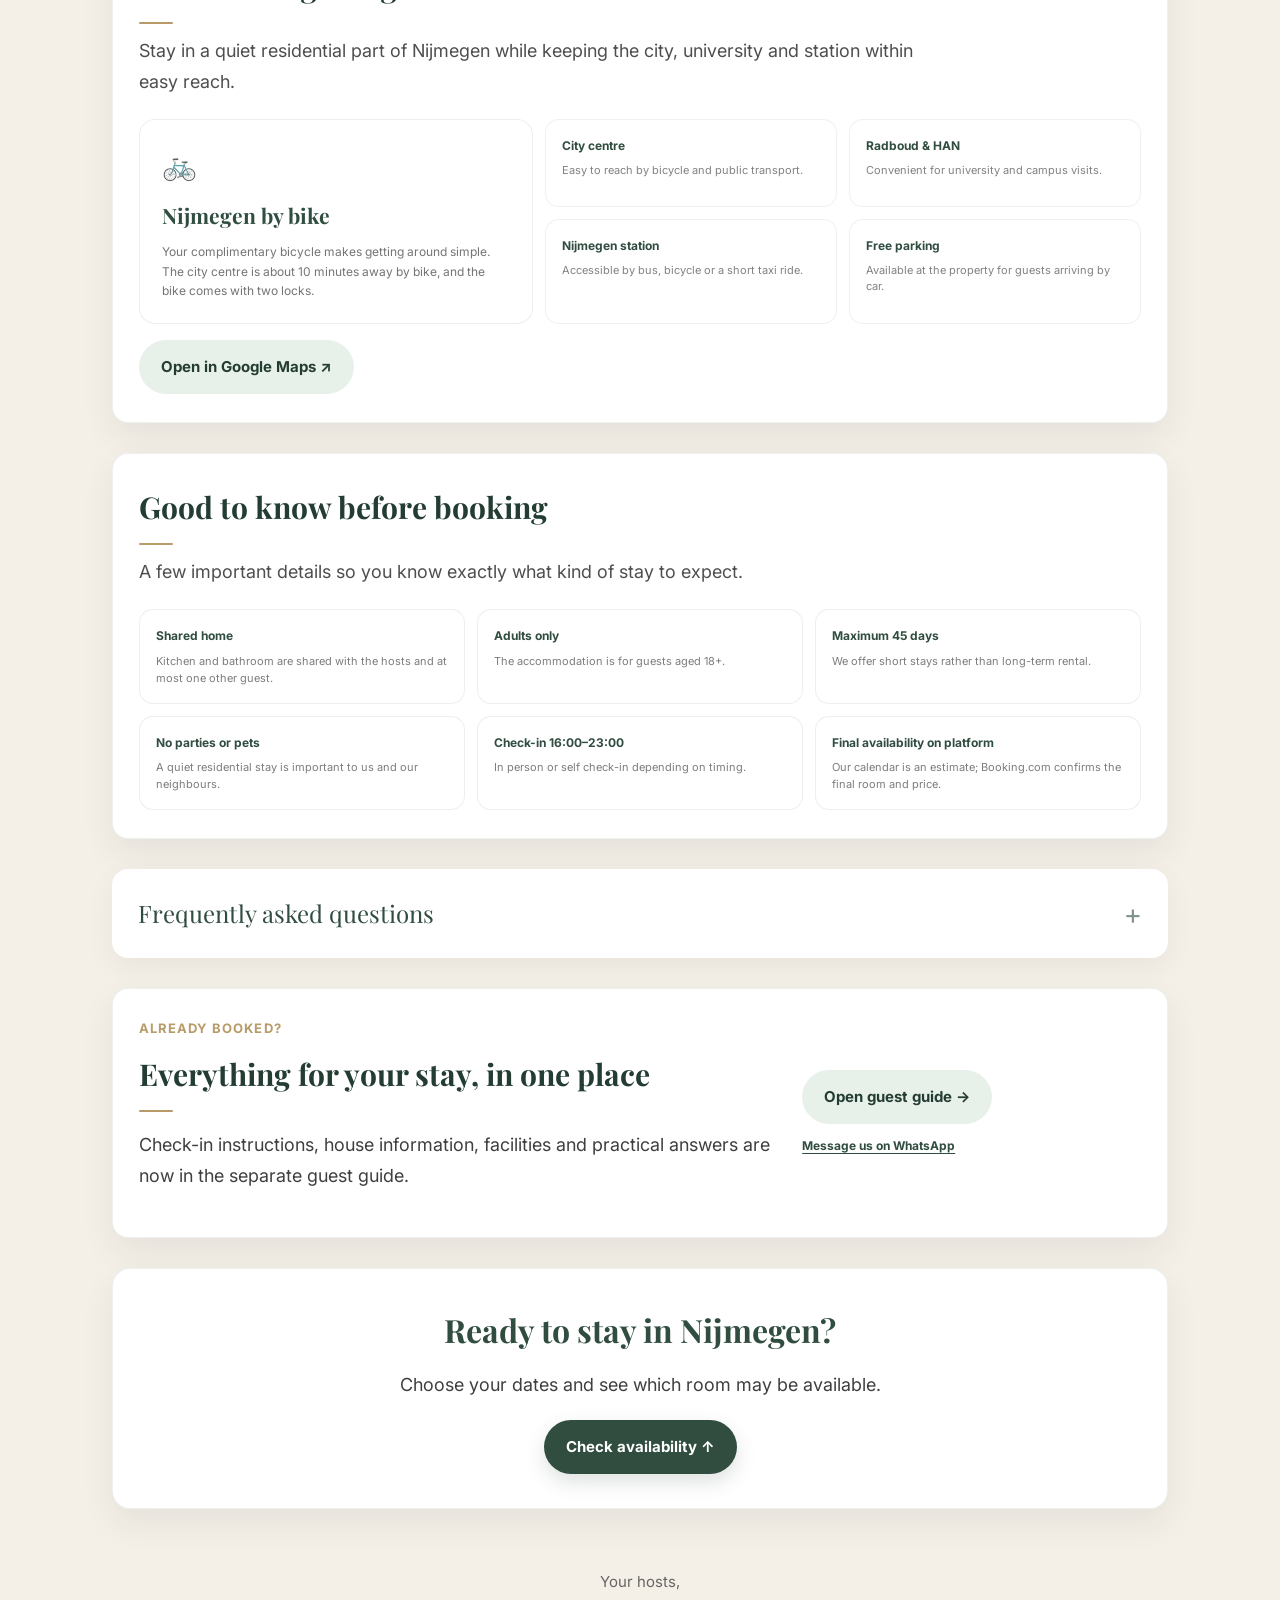
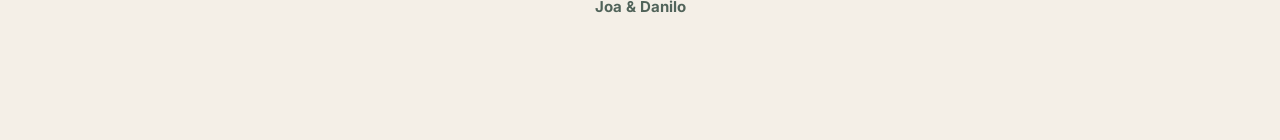
==== commit fcf74f87: "Add files via upload" ====
--- a/index.html
+++ b/index.html
@@ -423,7 +423,7 @@
 <div class="cta-section booking-section availability-booking">
 <div class="booking-eyebrow">Boek je verblijf</div>
 <h2>Controleer beschikbaarheid</h2>
-<p class="booking-lead">Kies je aankomst- en vertrekdatum. We tonen een geschatte beschikbaarheidscheck voor beide kamers; Booking.com bevestigt daarna de definitieve live beschikbaarheid en prijs.</p>
+<p class="booking-lead">Kies je aankomst- en vertrekdatum. </p>
 <form class="availability-form" data-lang="nl" id="availabilityFormNl" novalidate="">
 <div class="availability-fields">
 <label class="availability-field">
@@ -450,7 +450,7 @@
 <span class="availability-pill neutral">Kies data</span>
 </div>
 </div>
-<p class="availability-disclaimer">Kalenderfeeds kunnen met vertraging bijwerken. Booking.com toont altijd de definitieve beschikbaarheid voordat je boekt.</p>
+
 <div class="availability-summary neutral" id="availabilitySummaryNl">Kies data om te zien welke kamer mogelijk beschikbaar is.</div></div>
 <button class="btn btn-primary availability-submit" id="availabilitySubmitNl" type="submit">Controleer op Booking.com ↗</button>
 </form>
@@ -614,20 +614,8 @@
 </div>
 </div>
 </div>
-<div class="mobile-action-bar" id="mobileActionBar">
-  <a class="sticky-availability" href="#book-en" id="stickyAvailability"><span class="sticky-dot"></span><span id="stickyAvailabilityText">Check availability</span></a>
-  <a class="floating-btn" href="https://wa.me/31640565656?text=Hi,%20I%20have%20a%20question%20about%20Nijmegen%20Guest%20Rooms." id="whatsappBtn" rel="noopener noreferrer" target="_blank"><span aria-hidden="true">💬</span><span>Message us</span></a>
-</div>
-<div id="topBtn" onclick="window.scrollTo({top:0,behavior:'smooth'})">↑</div>
-<div aria-hidden="true" class="lightbox" id="lightbox">
-<div class="lightbox-inner">
-<button aria-label="Close gallery" class="lightbox-close" id="lightboxClose" type="button">×</button>
-<button aria-label="Previous image" class="lightbox-prev" id="lightboxPrev" type="button">‹</button>
-<img alt="" class="lightbox-image" id="lightboxImage" src=""/>
-<button aria-label="Next image" class="lightbox-next" id="lightboxNext" type="button">›</button>
-<div class="lightbox-caption" id="lightboxCaption"></div>
-</div>
-</div>
-<script src="./script.js"></script>
+<div class="mobile-availability-wrap"><a class="sticky-availability" href="#book-en" id="stickyAvailability"><span class="sticky-dot"></span><span id="stickyAvailabilityText">Check availability</span></a></div>
+</div>
+<script src="./script.js?v=3.18.4-calm-mobile-cta"></script>
 </body>
 </html>
--- a/style.css
+++ b/style.css
@@ -1525,3 +1525,97 @@
     font-size: 12.5px;
   }
 }
+
+
+/* =========================================================
+   v3.18.4 – calmer mobile CTA
+   One compact availability pill only.
+   ========================================================= */
+@media (max-width: 700px) {
+  body {
+    padding-bottom: calc(76px + env(safe-area-inset-bottom, 0px));
+  }
+
+  .mobile-action-bar,
+  .mobile-actions,
+  .sticky-actions,
+  .floating-actions {
+    all: unset;
+  }
+
+  .mobile-availability-wrap {
+    position: fixed;
+    left: 50%;
+    bottom: calc(12px + env(safe-area-inset-bottom, 0px));
+    transform: translateX(-50%);
+    z-index: 1000;
+    width: auto;
+    max-width: calc(100vw - 32px);
+    pointer-events: none;
+    opacity: 1;
+    transition: opacity .18s ease, transform .18s ease;
+  }
+
+  .mobile-availability-wrap.is-hidden {
+    opacity: 0;
+    transform: translate(-50%, 10px);
+    pointer-events: none;
+  }
+
+  .mobile-availability-wrap .sticky-availability,
+  .sticky-availability {
+    position: static !important;
+    left: auto !important;
+    right: auto !important;
+    bottom: auto !important;
+    transform: none !important;
+    width: auto !important;
+    min-width: 0 !important;
+    max-width: calc(100vw - 32px);
+    height: 48px !important;
+    min-height: 48px !important;
+    margin: 0 !important;
+    padding: 0 20px !important;
+    border: 0 !important;
+    border-radius: 999px !important;
+    display: inline-flex !important;
+    align-items: center;
+    justify-content: center;
+    gap: 8px;
+    background: var(--brand-green) !important;
+    color: #fff !important;
+    box-shadow: 0 10px 24px rgba(36,61,51,.22) !important;
+    font-size: 15px !important;
+    font-weight: 700 !important;
+    line-height: 1 !important;
+    white-space: nowrap;
+    pointer-events: auto;
+  }
+
+  .mobile-availability-wrap .sticky-availability:hover,
+  .sticky-availability:hover {
+    background: var(--brand-green-deep) !important;
+  }
+
+  /* WhatsApp remains available in the site, but not as a floating mobile CTA. */
+  .floating-btn,
+  .message-host,
+  .message-us,
+  .whatsapp-float {
+    display: none !important;
+  }
+
+  /* Mobile scrolling is easy enough; remove the competing floating up button. */
+  .back-to-top,
+  .scroll-top,
+  #backToTop,
+  #topBtn {
+    display: none !important;
+  }
+}
+
+@media (min-width: 701px) {
+  .mobile-availability-wrap {
+    display: none !important;
+  }
+}
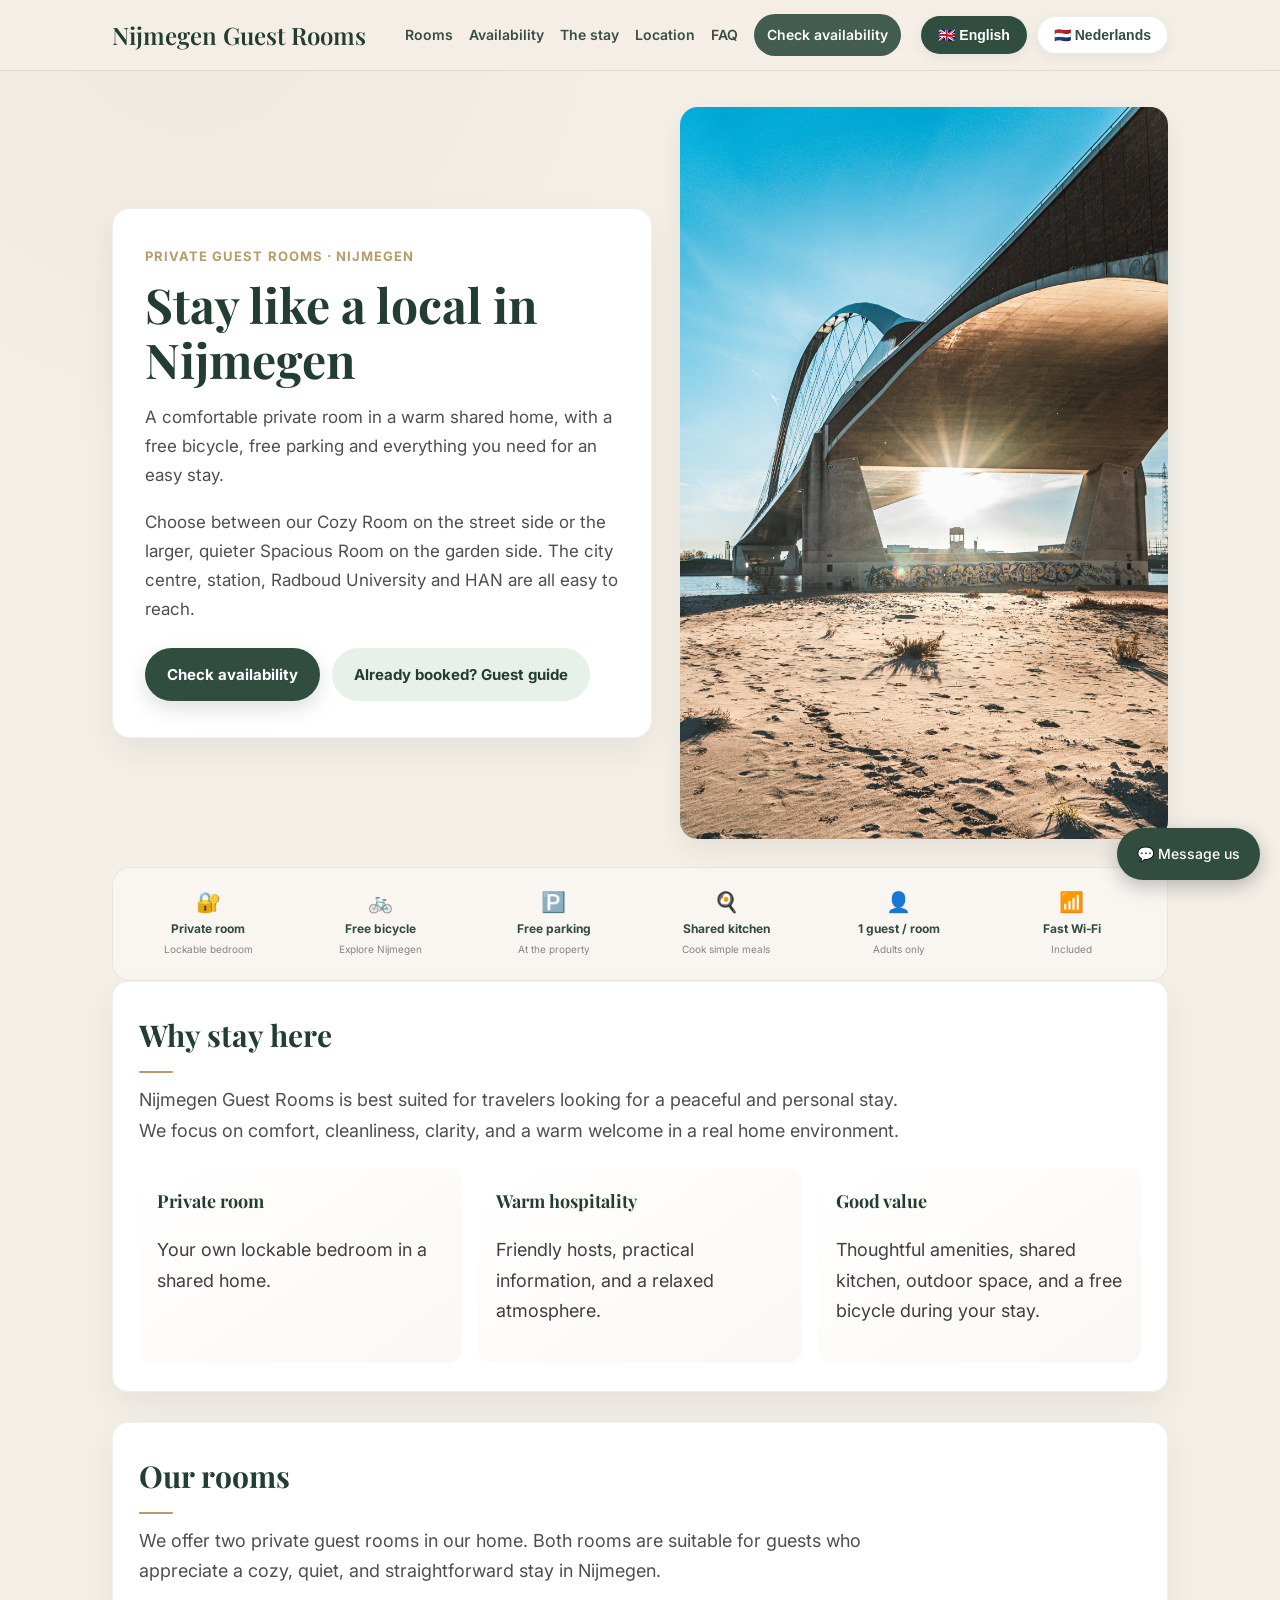
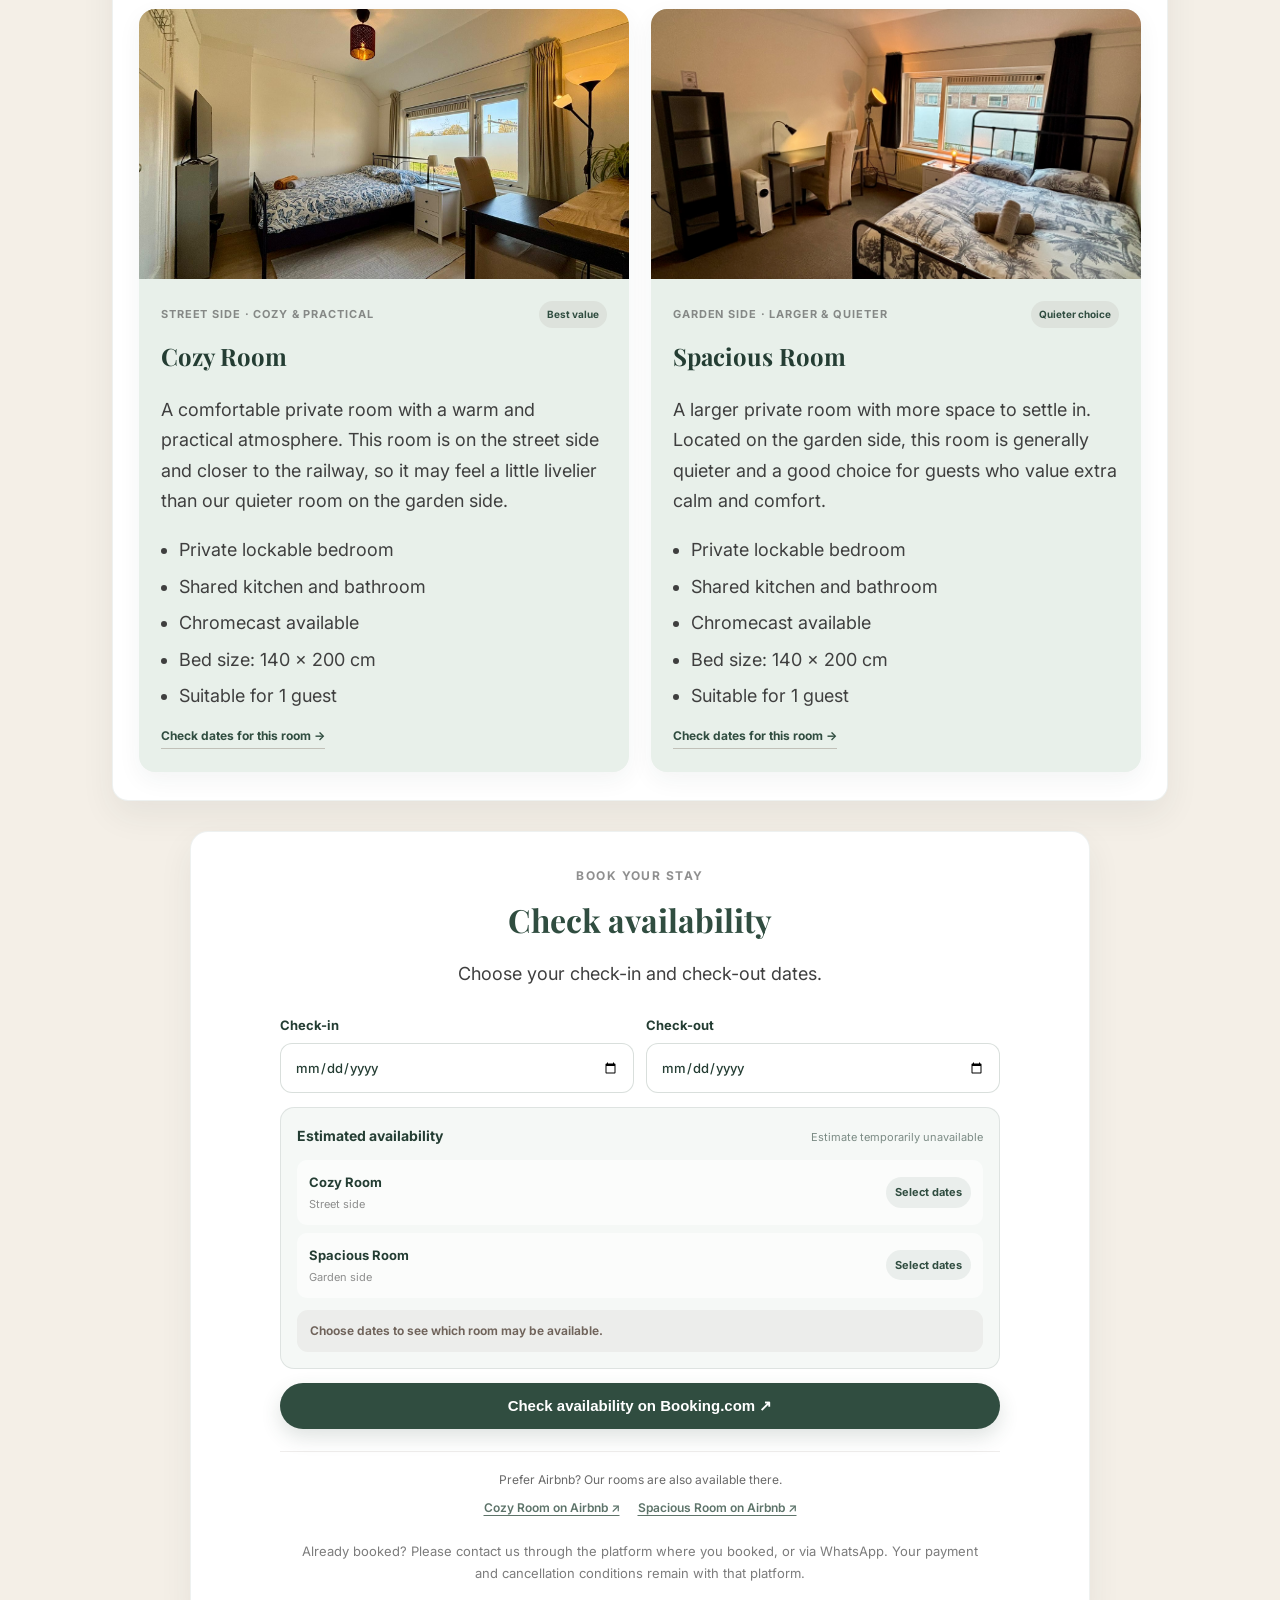
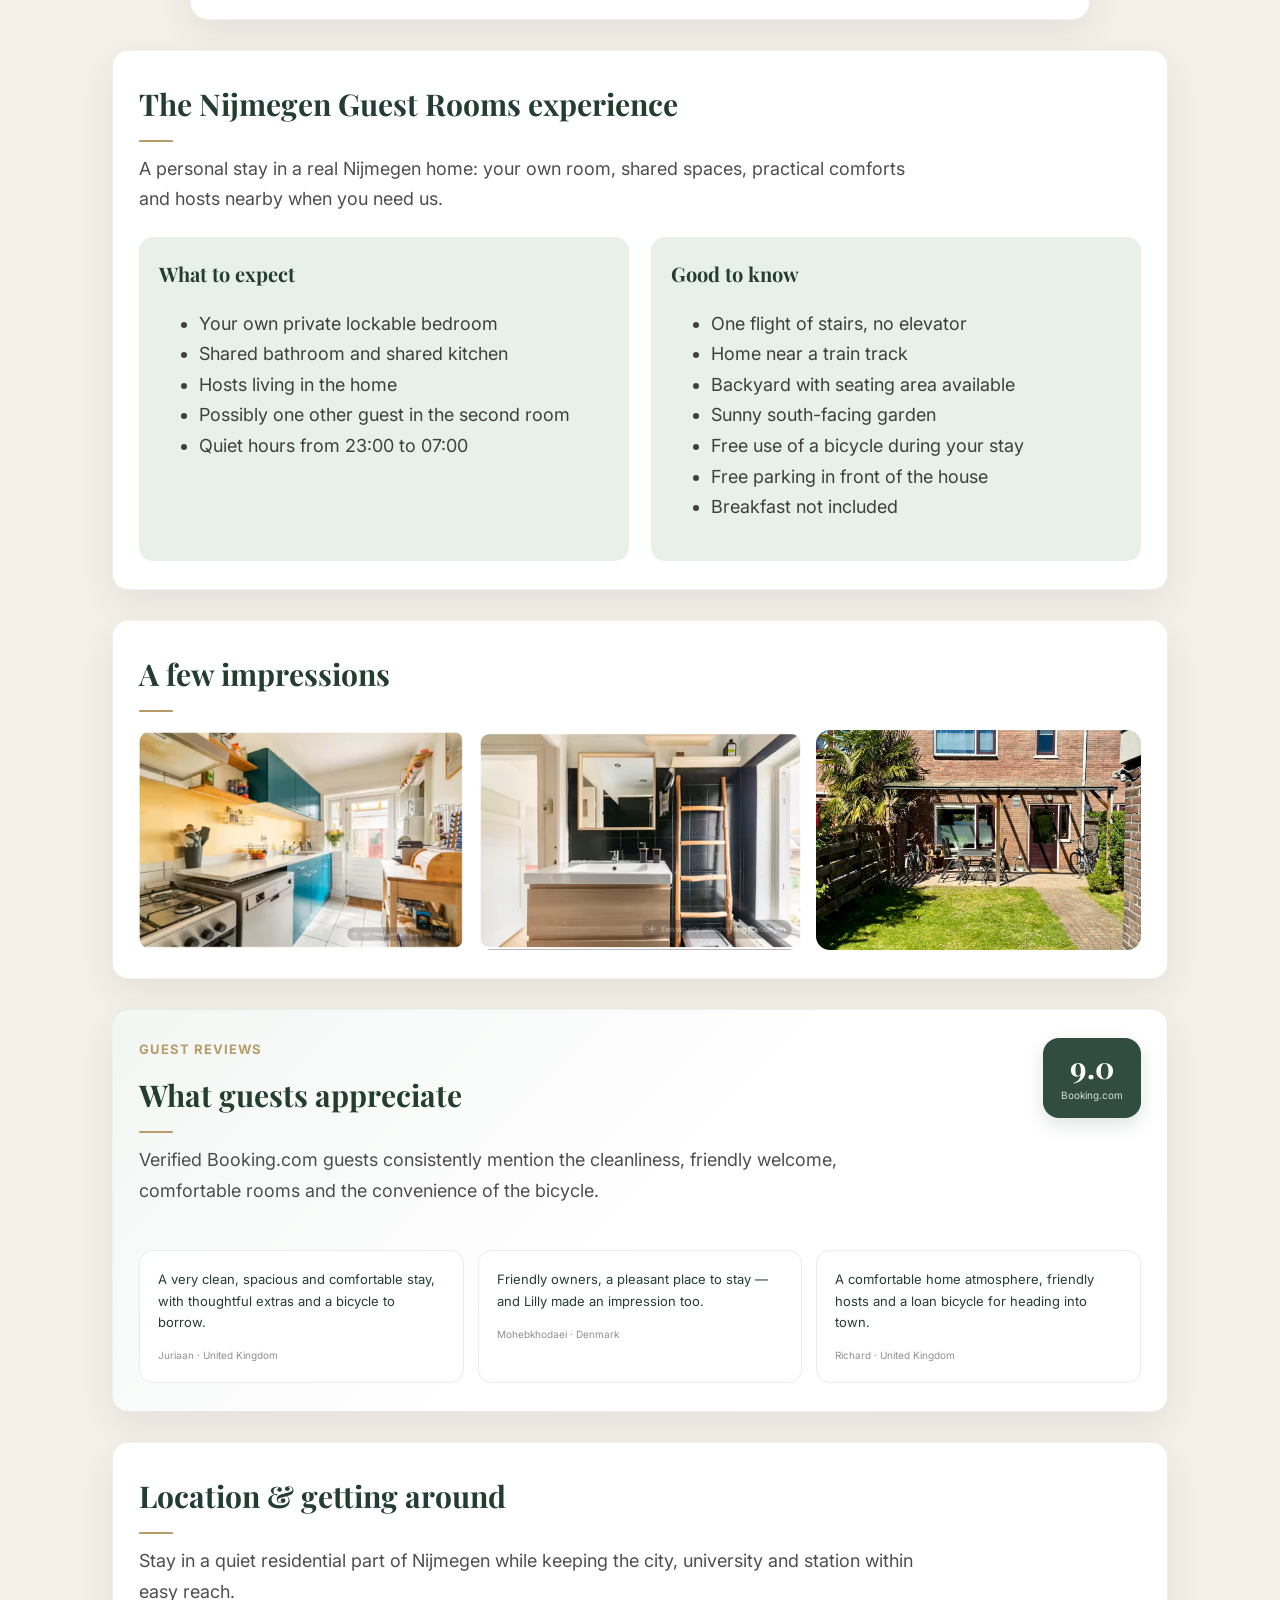
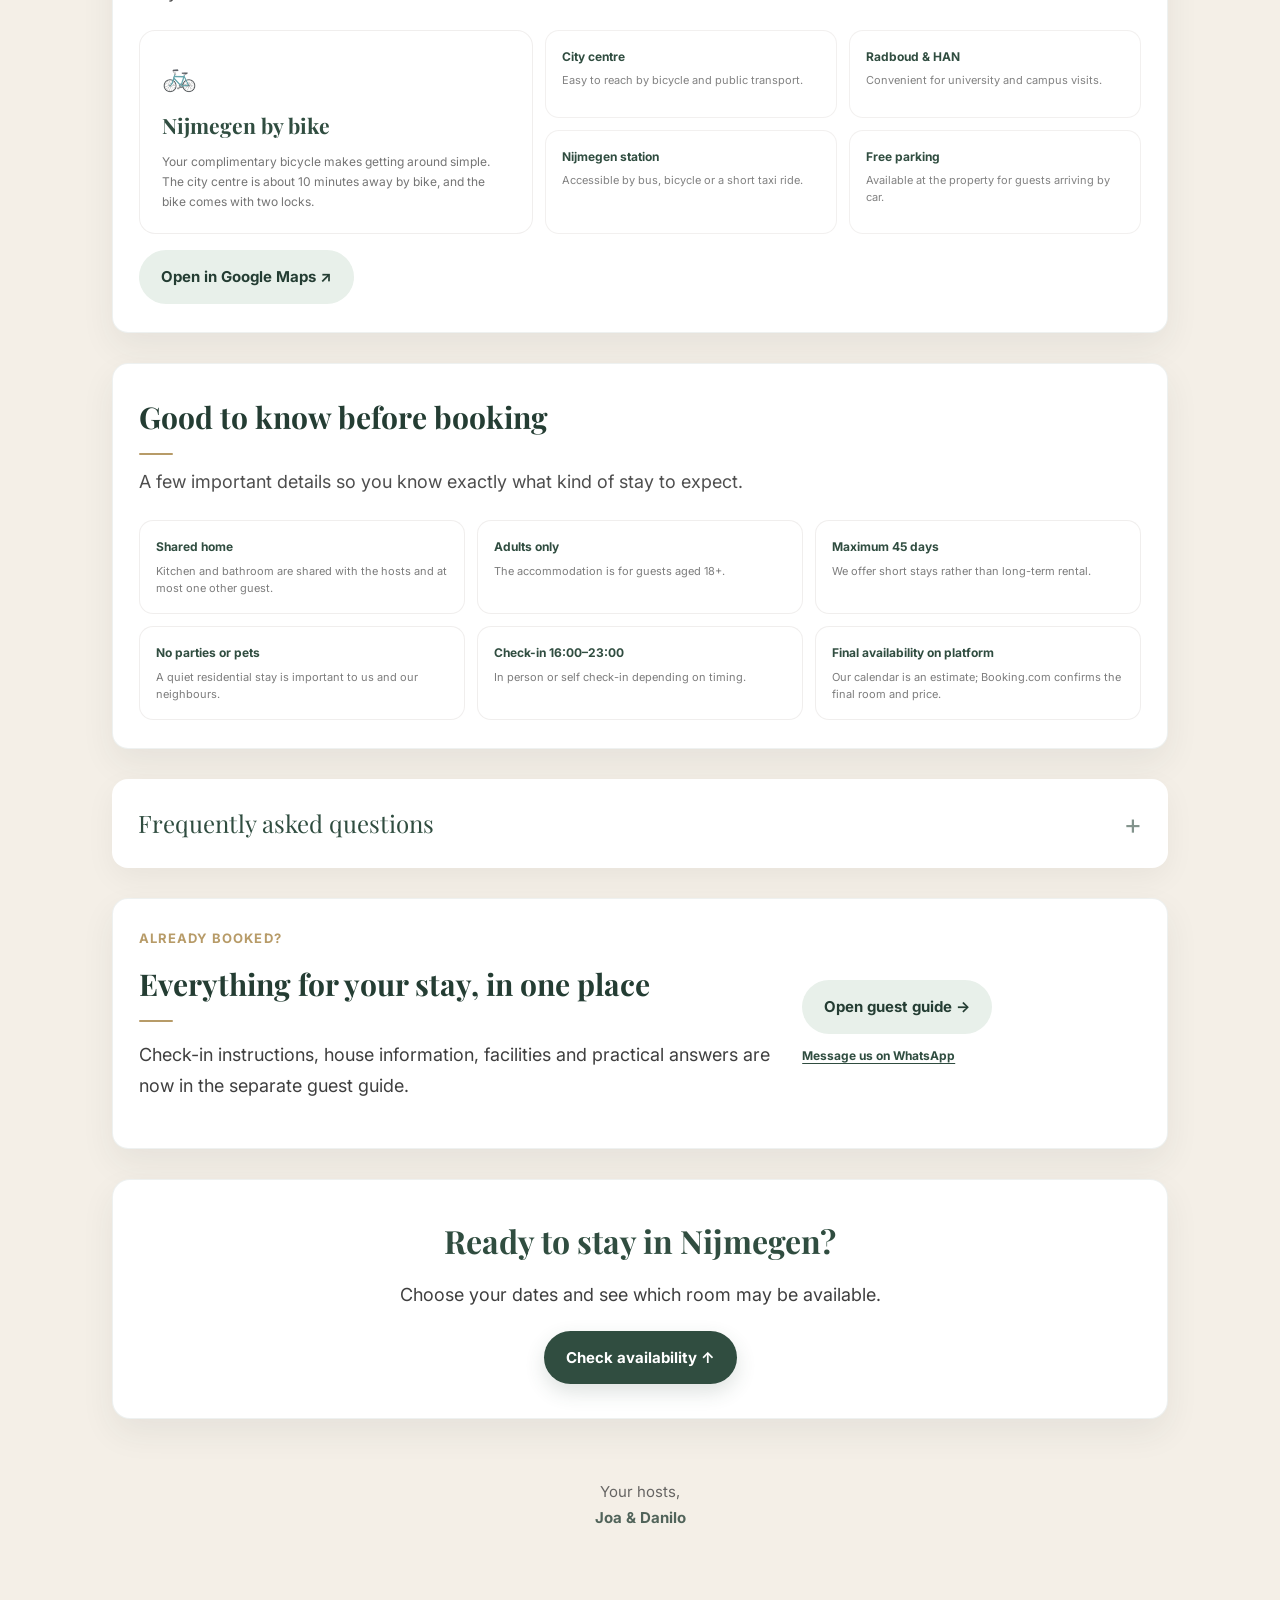
==== commit 64df9a38: "Add files via upload" ====
--- a/index.html
+++ b/index.html
@@ -9,7 +9,7 @@
 <meta content="Cozy private guest rooms in Nijmegen, in a shared home with warm hospitality, practical comfort, and easy access to the city." name="description"/>
 <link href="./assets/favicon.png" rel="icon" type="image/png"/>
 <link href="https://fonts.googleapis.com/css2?family=Playfair+Display:wght@500;600&amp;family=Inter:wght@400;500;600;700&amp;display=swap" rel="stylesheet"/>
-<link href="./style.css" rel="stylesheet"/>
+<link href="./style.css?v=3.18.7-clean" rel="stylesheet"/>
 </head>
 <body>
 <div class="topbar">
@@ -135,7 +135,7 @@
 <div class="cta-section booking-section availability-booking">
 <div class="booking-eyebrow">Book your stay</div>
 <h2>Check availability</h2>
-<p class="booking-lead">Choose your check-in and check-out dates. We’ll show an estimated availability check for both rooms, then Booking.com confirms the final live availability and price.</p>
+<p class="booking-lead">Choose your check-in and check-out dates.</p>
 <form class="availability-form" data-lang="en" id="availabilityFormEn" novalidate="">
 <div class="availability-fields">
 <label class="availability-field">
@@ -162,7 +162,7 @@
 <span class="availability-pill neutral">Select dates</span>
 </div>
 </div>
-<p class="availability-disclaimer">Calendar feeds can update with a delay. Booking.com always provides the final availability before you book.</p>
+
 <div class="availability-summary neutral" id="availabilitySummaryEn">Choose dates to see which room may be available.</div></div>
 <button class="btn btn-primary availability-submit" id="availabilitySubmitEn" type="submit">Check availability on Booking.com ↗</button>
 </form>
@@ -423,7 +423,7 @@
 <div class="cta-section booking-section availability-booking">
 <div class="booking-eyebrow">Boek je verblijf</div>
 <h2>Controleer beschikbaarheid</h2>
-<p class="booking-lead">Kies je aankomst- en vertrekdatum. </p>
+<p class="booking-lead">Kies je aankomst- en vertrekdatum.</p>
 <form class="availability-form" data-lang="nl" id="availabilityFormNl" novalidate="">
 <div class="availability-fields">
 <label class="availability-field">
@@ -614,8 +614,20 @@
 </div>
 </div>
 </div>
-<div class="mobile-availability-wrap"><a class="sticky-availability" href="#book-en" id="stickyAvailability"><span class="sticky-dot"></span><span id="stickyAvailabilityText">Check availability</span></a></div>
-</div>
-<script src="./script.js?v=3.18.4-calm-mobile-cta"></script>
+<div class="mobile-action-bar" id="mobileActionBar">
+  <a class="sticky-availability" href="#book-en" id="stickyAvailability"><span class="sticky-dot"></span><span id="stickyAvailabilityText">Check availability</span></a>
+  <a class="floating-btn" href="https://wa.me/31640565656?text=Hi,%20I%20have%20a%20question%20about%20Nijmegen%20Guest%20Rooms." id="whatsappBtn" rel="noopener noreferrer" target="_blank"><span aria-hidden="true">💬</span><span>Message us</span></a>
+</div>
+<div id="topBtn" onclick="window.scrollTo({top:0,behavior:'smooth'})">↑</div>
+<div aria-hidden="true" class="lightbox" id="lightbox">
+<div class="lightbox-inner">
+<button aria-label="Close gallery" class="lightbox-close" id="lightboxClose" type="button">×</button>
+<button aria-label="Previous image" class="lightbox-prev" id="lightboxPrev" type="button">‹</button>
+<img alt="" class="lightbox-image" id="lightboxImage" src=""/>
+<button aria-label="Next image" class="lightbox-next" id="lightboxNext" type="button">›</button>
+<div class="lightbox-caption" id="lightboxCaption"></div>
+</div>
+</div>
+<script src="./script.js?v=3.18.7-clean"></script>
 </body>
 </html>
--- a/style.css
+++ b/style.css
@@ -1528,94 +1528,92 @@
 
 
 /* =========================================================
-   v3.18.4 – calmer mobile CTA
-   One compact availability pill only.
+   v3.18.7 – calm mobile CTA, built on working v3.18.3 markup
+   No DOM elements are removed. Existing JS remains intact.
    ========================================================= */
 @media (max-width: 700px) {
   body {
-    padding-bottom: calc(76px + env(safe-area-inset-bottom, 0px));
-  }
-
-  .mobile-action-bar,
-  .mobile-actions,
-  .sticky-actions,
-  .floating-actions {
-    all: unset;
-  }
-
-  .mobile-availability-wrap {
-    position: fixed;
-    left: 50%;
-    bottom: calc(12px + env(safe-area-inset-bottom, 0px));
-    transform: translateX(-50%);
-    z-index: 1000;
-    width: auto;
-    max-width: calc(100vw - 32px);
+    padding-bottom: calc(72px + env(safe-area-inset-bottom, 0px));
+  }
+
+  /* Keep the existing wrapper so JS references remain valid,
+     but make it a transparent centered holder for one CTA. */
+  .mobile-action-bar {
+    position: fixed !important;
+    left: 50% !important;
+    right: auto !important;
+    bottom: calc(14px + env(safe-area-inset-bottom, 0px)) !important;
+    transform: translateX(-50%) !important;
+    z-index: 2000 !important;
+    display: block !important;
+    width: max-content !important;
+    max-width: calc(100vw - 32px) !important;
+    height: auto !important;
+    padding: 0 !important;
+    margin: 0 !important;
+    border: 0 !important;
+    border-radius: 0 !important;
+    overflow: visible !important;
+    background: transparent !important;
+    box-shadow: none !important;
     pointer-events: none;
-    opacity: 1;
-    transition: opacity .18s ease, transform .18s ease;
-  }
-
-  .mobile-availability-wrap.is-hidden {
-    opacity: 0;
-    transform: translate(-50%, 10px);
-    pointer-events: none;
-  }
-
-  .mobile-availability-wrap .sticky-availability,
-  .sticky-availability {
+  }
+
+  /* Availability is the only floating mobile action. */
+  .mobile-action-bar .sticky-availability {
     position: static !important;
     left: auto !important;
     right: auto !important;
     bottom: auto !important;
     transform: none !important;
+    box-sizing: border-box !important;
+    display: inline-flex !important;
+    align-items: center !important;
+    justify-content: center !important;
     width: auto !important;
+    max-width: calc(100vw - 32px) !important;
     min-width: 0 !important;
-    max-width: calc(100vw - 32px);
-    height: 48px !important;
-    min-height: 48px !important;
+    height: 46px !important;
+    min-height: 46px !important;
     margin: 0 !important;
-    padding: 0 20px !important;
+    padding: 0 19px !important;
     border: 0 !important;
     border-radius: 999px !important;
-    display: inline-flex !important;
-    align-items: center;
-    justify-content: center;
-    gap: 8px;
     background: var(--brand-green) !important;
     color: #fff !important;
-    box-shadow: 0 10px 24px rgba(36,61,51,.22) !important;
-    font-size: 15px !important;
+    box-shadow: 0 8px 22px rgba(36,61,51,.20) !important;
+    font-size: 14px !important;
     font-weight: 700 !important;
     line-height: 1 !important;
-    white-space: nowrap;
+    white-space: nowrap !important;
+    text-decoration: none !important;
     pointer-events: auto;
-  }
-
-  .mobile-availability-wrap .sticky-availability:hover,
-  .sticky-availability:hover {
-    background: var(--brand-green-deep) !important;
-  }
-
-  /* WhatsApp remains available in the site, but not as a floating mobile CTA. */
-  .floating-btn,
-  .message-host,
-  .message-us,
-  .whatsapp-float {
+    opacity: 1;
+    transition: opacity .18s ease, transform .18s ease;
+  }
+
+  .mobile-action-bar .sticky-availability.hidden-by-section {
+    opacity: 0 !important;
+    pointer-events: none !important;
+    transform: translateY(8px) !important;
+  }
+
+  .mobile-action-bar .sticky-dot {
+    width: 6px !important;
+    height: 6px !important;
+    flex: 0 0 6px !important;
+    background: rgba(255,255,255,.85) !important;
+  }
+
+  /* Keep element in DOM for existing language JS, but not floating on mobile. */
+  .mobile-action-bar .floating-btn {
     display: none !important;
   }
 
-  /* Mobile scrolling is easy enough; remove the competing floating up button. */
-  .back-to-top,
-  .scroll-top,
-  #backToTop,
+  /* Remove competing mobile scroll-to-top action. */
   #topBtn {
     display: none !important;
   }
 }
 
-@media (min-width: 701px) {
-  .mobile-availability-wrap {
-    display: none !important;
-  }
-}
+/* Desktop remains as it was in v3.18.3. */
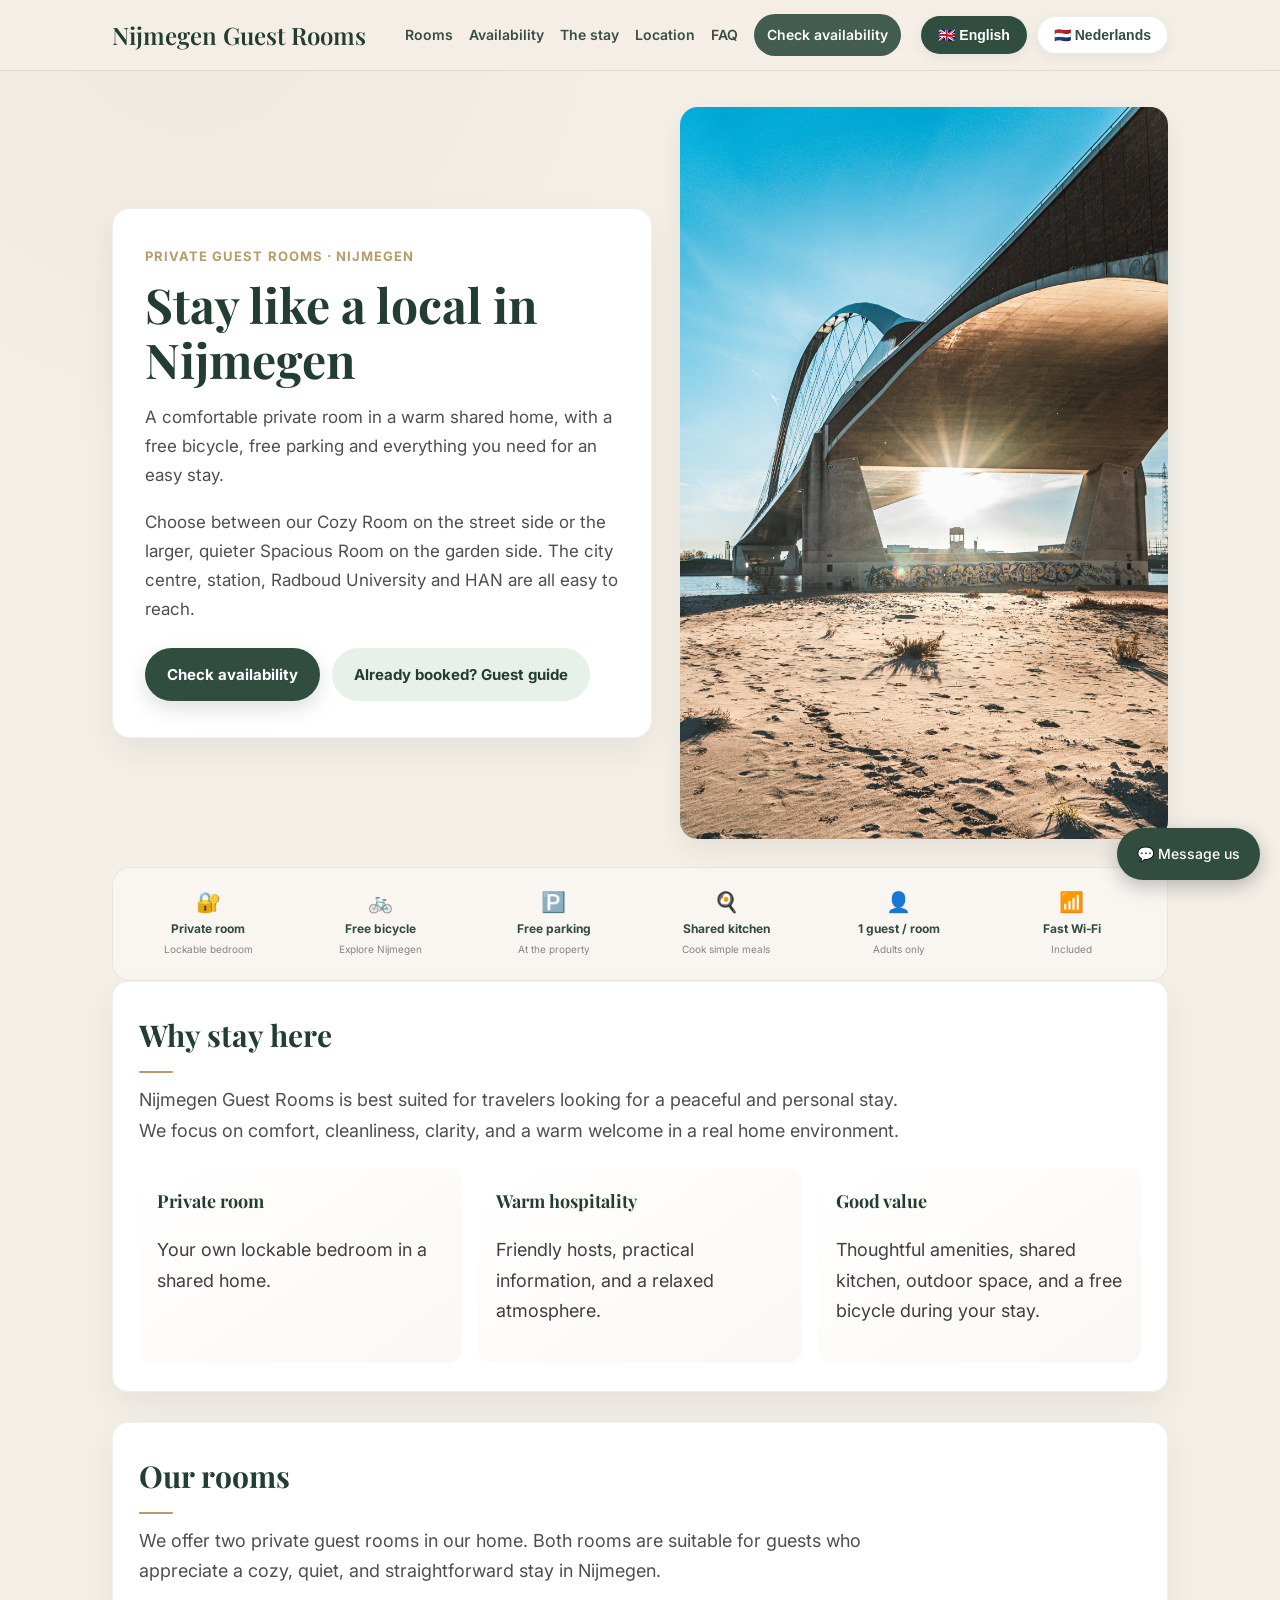
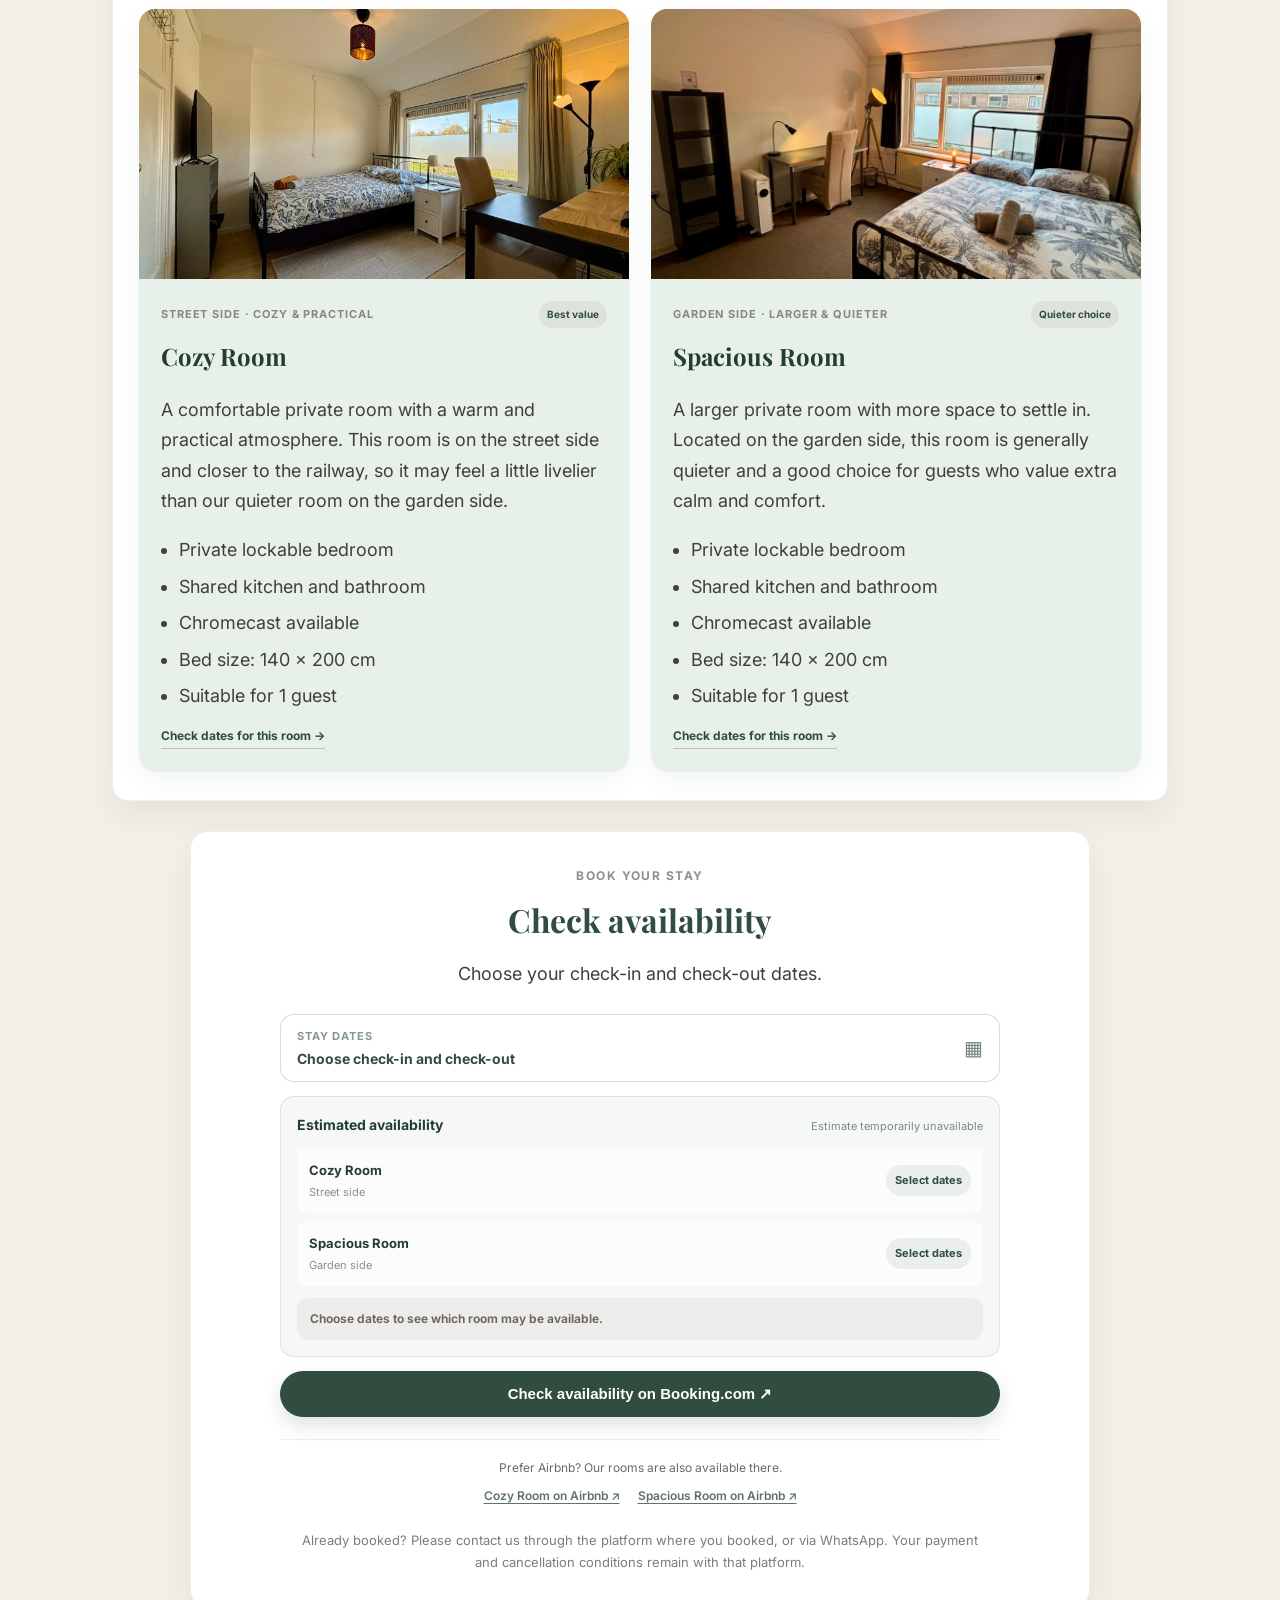
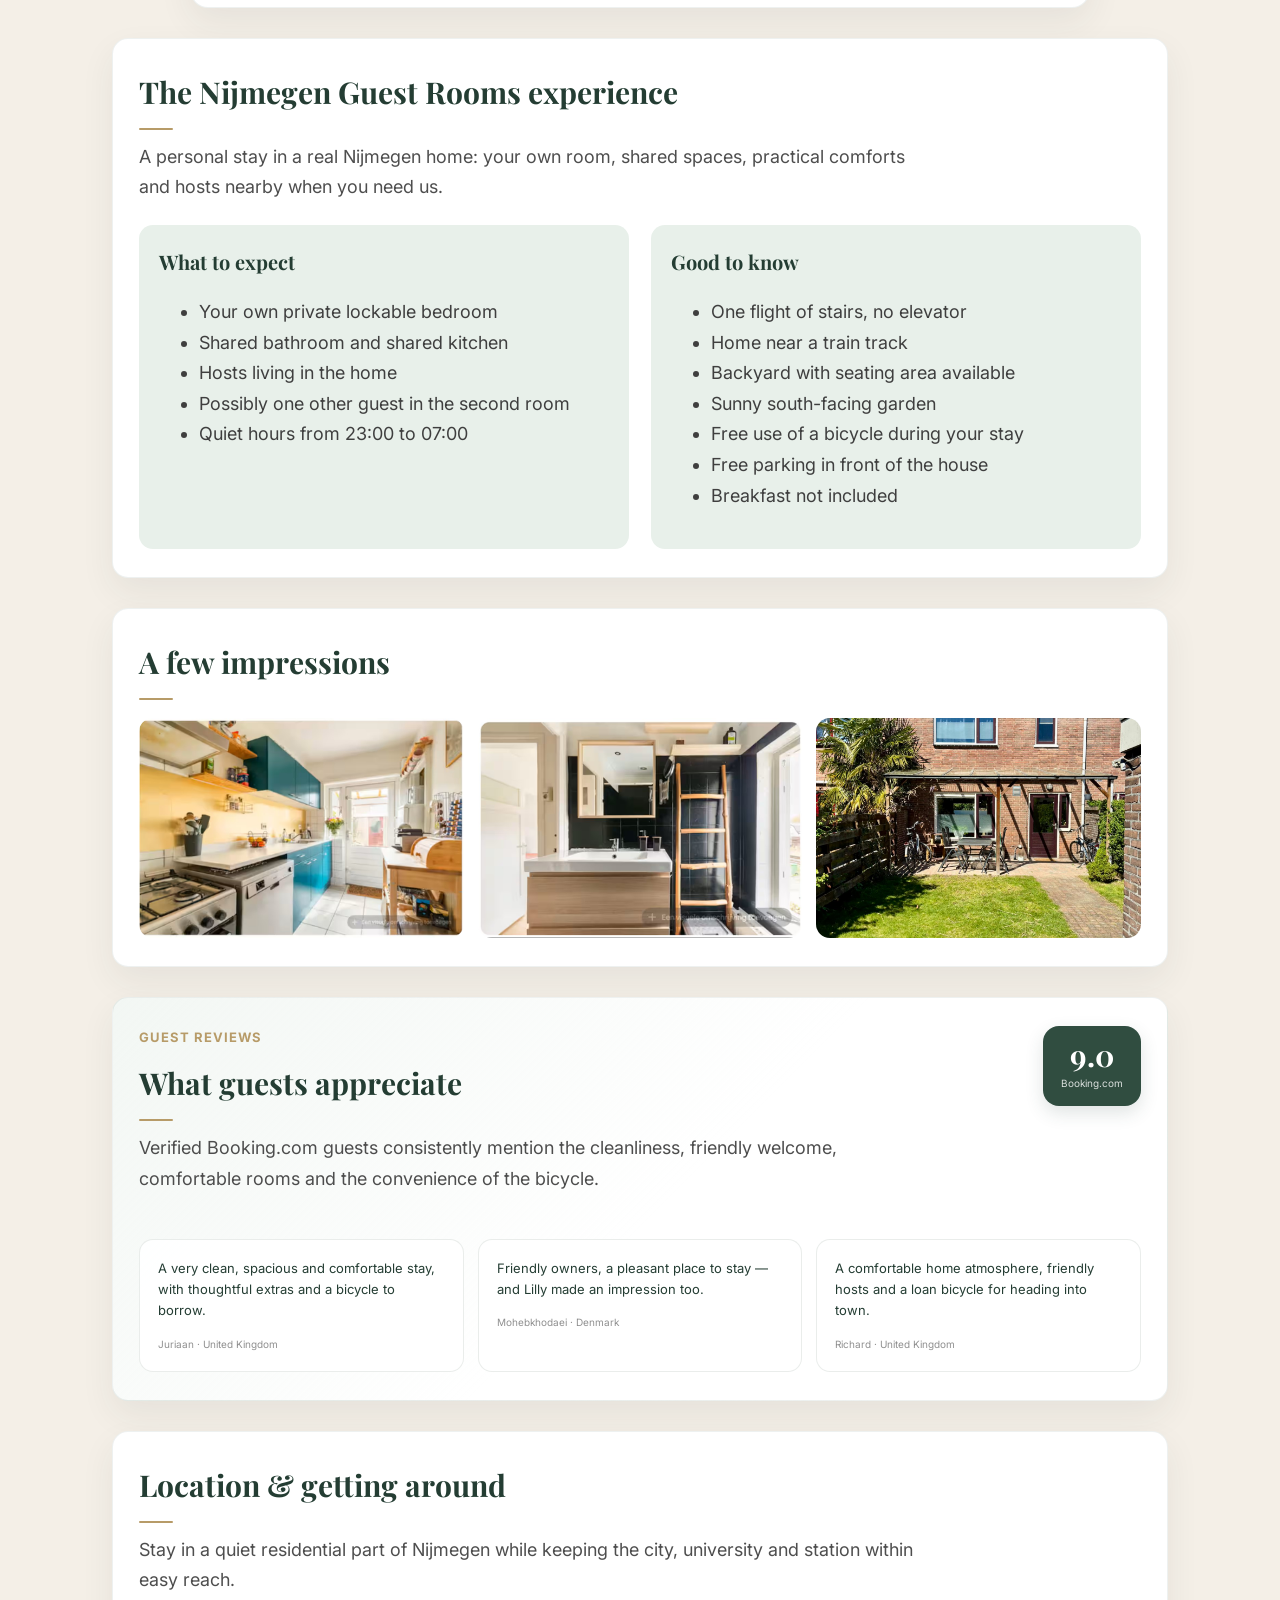
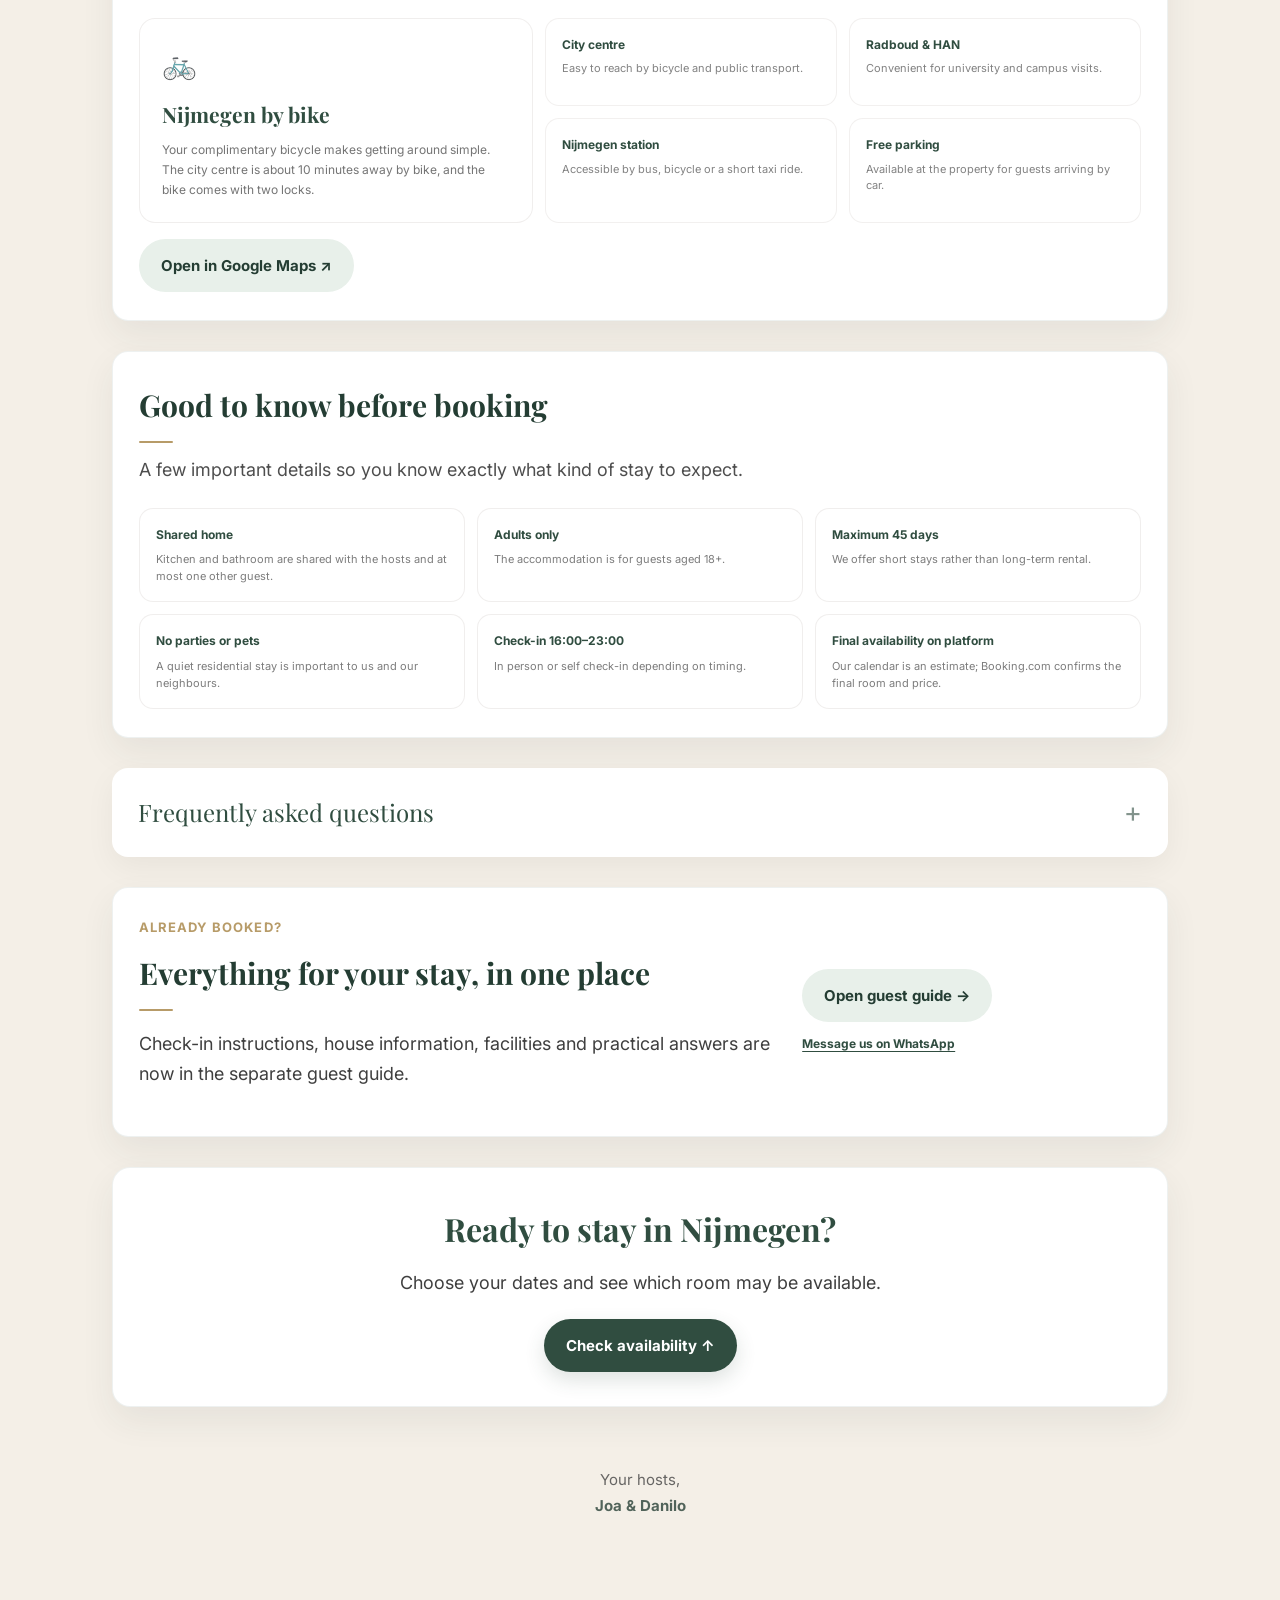
==== commit f7c3088b: "Add files via upload" ====
--- a/index.html
+++ b/index.html
@@ -9,7 +9,7 @@
 <meta content="Cozy private guest rooms in Nijmegen, in a shared home with warm hospitality, practical comfort, and easy access to the city." name="description"/>
 <link href="./assets/favicon.png" rel="icon" type="image/png"/>
 <link href="https://fonts.googleapis.com/css2?family=Playfair+Display:wght@500;600&amp;family=Inter:wght@400;500;600;700&amp;display=swap" rel="stylesheet"/>
-<link href="./style.css?v=3.18.7-clean" rel="stylesheet"/>
+<link href="./style.css?v=3.18.8-no-mobile-scrolltop" rel="stylesheet"/>
 </head>
 <body>
 <div class="topbar">
@@ -137,15 +137,30 @@
 <h2>Check availability</h2>
 <p class="booking-lead">Choose your check-in and check-out dates.</p>
 <form class="availability-form" data-lang="en" id="availabilityFormEn" novalidate="">
-<div class="availability-fields">
-<label class="availability-field">
-<span>Check-in</span>
-<input id="checkinEn" name="checkin" required="" type="date"/>
-</label>
-<label class="availability-field">
-<span>Check-out</span>
-<input id="checkoutEn" name="checkout" required="" type="date"/>
-</label>
+<div class="date-range-picker" data-range-picker="en">
+<button class="date-range-trigger" id="dateRangeTriggerEn" type="button" aria-expanded="false" aria-controls="dateRangePanelEn">
+<span class="date-range-trigger-copy">
+<small>Stay dates</small>
+<strong id="dateRangeValueEn">Choose check-in and check-out</strong>
+</span>
+<span class="date-range-icon" aria-hidden="true">▦</span>
+</button>
+<input id="checkinEn" name="checkin" type="hidden"/>
+<input id="checkoutEn" name="checkout" type="hidden"/>
+<div class="date-range-panel" id="dateRangePanelEn" hidden>
+<div class="date-range-panel-head">
+<div><strong id="dateRangePromptEn">Select your check-in date</strong><small>Then select your check-out date</small></div>
+<button class="date-range-close" type="button" aria-label="Close calendar">×</button>
+</div>
+<div class="date-range-nav">
+<button class="date-range-nav-btn date-range-prev" type="button" aria-label="Previous month">‹</button>
+<strong class="date-range-month"></strong>
+<button class="date-range-nav-btn date-range-next" type="button" aria-label="Next month">›</button>
+</div>
+<div class="date-range-weekdays" aria-hidden="true"></div>
+<div class="date-range-days"></div>
+<div class="date-range-selection" id="dateRangeSelectionEn">No dates selected yet</div>
+</div>
 </div>
 <div aria-live="polite" class="availability-status" id="availabilityStatusEn">
 <div class="availability-status-head">
@@ -425,15 +440,30 @@
 <h2>Controleer beschikbaarheid</h2>
 <p class="booking-lead">Kies je aankomst- en vertrekdatum.</p>
 <form class="availability-form" data-lang="nl" id="availabilityFormNl" novalidate="">
-<div class="availability-fields">
-<label class="availability-field">
-<span>Inchecken</span>
-<input id="checkinNl" name="checkin" required="" type="date"/>
-</label>
-<label class="availability-field">
-<span>Uitchecken</span>
-<input id="checkoutNl" name="checkout" required="" type="date"/>
-</label>
+<div class="date-range-picker" data-range-picker="nl">
+<button class="date-range-trigger" id="dateRangeTriggerNl" type="button" aria-expanded="false" aria-controls="dateRangePanelNl">
+<span class="date-range-trigger-copy">
+<small>Verblijfsdata</small>
+<strong id="dateRangeValueNl">Kies incheck- en uitcheckdatum</strong>
+</span>
+<span class="date-range-icon" aria-hidden="true">▦</span>
+</button>
+<input id="checkinNl" name="checkin" type="hidden"/>
+<input id="checkoutNl" name="checkout" type="hidden"/>
+<div class="date-range-panel" id="dateRangePanelNl" hidden>
+<div class="date-range-panel-head">
+<div><strong id="dateRangePromptNl">Kies je incheckdatum</strong><small>Kies daarna je uitcheckdatum</small></div>
+<button class="date-range-close" type="button" aria-label="Kalender sluiten">×</button>
+</div>
+<div class="date-range-nav">
+<button class="date-range-nav-btn date-range-prev" type="button" aria-label="Vorige maand">‹</button>
+<strong class="date-range-month"></strong>
+<button class="date-range-nav-btn date-range-next" type="button" aria-label="Volgende maand">›</button>
+</div>
+<div class="date-range-weekdays" aria-hidden="true"></div>
+<div class="date-range-days"></div>
+<div class="date-range-selection" id="dateRangeSelectionNl">Nog geen data geselecteerd</div>
+</div>
 </div>
 <div aria-live="polite" class="availability-status" id="availabilityStatusNl">
 <div class="availability-status-head">
--- a/style.css
+++ b/style.css
@@ -1617,3 +1617,66 @@
 }
 
 /* Desktop remains as it was in v3.18.3. */
+
+
+/* v3.18.8 – mobile scroll-to-top cleanup */
+@media (max-width: 700px) {
+  #topBtn,
+  #backToTop,
+  .back-to-top,
+  .scroll-top,
+  .top-btn {
+    display: none !important;
+    visibility: hidden !important;
+    pointer-events: none !important;
+  }
+}
+
+
+/* v3.19.0 — single two-click date-range calendar */
+.date-range-picker { position: relative; }
+.date-range-trigger {
+  width:100%; min-height:64px; box-sizing:border-box; padding:12px 16px; border:1px solid rgba(92,70,56,.2);
+  border-radius:14px; background:rgba(255,255,255,.82); color:var(--heading); display:flex; align-items:center;
+  justify-content:space-between; gap:16px; text-align:left; cursor:pointer; font:inherit;
+}
+.date-range-trigger:hover { border-color:rgba(92,70,56,.38); }
+.date-range-trigger:focus-visible { outline:2px solid rgba(92,70,56,.22); outline-offset:2px; }
+.date-range-trigger-copy { display:flex; flex-direction:column; gap:4px; min-width:0; }
+.date-range-trigger-copy small { font-size:11px; text-transform:uppercase; letter-spacing:.08em; opacity:.58; font-weight:700; }
+.date-range-trigger-copy strong { font-size:14px; line-height:1.35; }
+.date-range-icon { font-size:20px; opacity:.7; }
+.date-range-panel {
+  margin-top:10px; padding:16px; border:1px solid rgba(92,70,56,.16); border-radius:16px; background:#fff;
+  box-shadow:0 18px 45px rgba(42,35,30,.14);
+}
+.date-range-panel[hidden] { display:none !important; }
+.date-range-panel-head { display:flex; align-items:flex-start; justify-content:space-between; gap:16px; margin-bottom:14px; }
+.date-range-panel-head > div { display:flex; flex-direction:column; gap:3px; }
+.date-range-panel-head strong { color:var(--heading); font-size:14px; }
+.date-range-panel-head small { font-size:11px; opacity:.58; }
+.date-range-close,.date-range-nav-btn {
+  border:0; background:rgba(92,70,56,.07); color:var(--heading); width:34px; height:34px; border-radius:50%;
+  cursor:pointer; font:inherit; font-size:20px; line-height:1;
+}
+.date-range-nav { display:grid; grid-template-columns:34px 1fr 34px; align-items:center; gap:8px; margin-bottom:10px; }
+.date-range-nav strong { text-align:center; color:var(--heading); text-transform:capitalize; font-size:14px; }
+.date-range-weekdays,.date-range-days { display:grid; grid-template-columns:repeat(7,1fr); gap:4px; }
+.date-range-weekdays { margin-bottom:4px; }
+.date-range-weekdays span { text-align:center; font-size:10px; font-weight:700; opacity:.45; padding:4px 0; }
+.date-range-day {
+  position:relative; aspect-ratio:1; min-height:38px; border:0; border-radius:10px; background:transparent; color:var(--heading);
+  cursor:pointer; font:inherit; font-size:12px; font-weight:600; z-index:0;
+}
+.date-range-day:hover:not(:disabled) { background:rgba(48,77,64,.09); }
+.date-range-day.outside-month { opacity:.3; }
+.date-range-day.past { opacity:.2; cursor:not-allowed; }
+.date-range-day.today:not(.selected)::after { content:""; position:absolute; width:4px; height:4px; border-radius:50%; background:var(--heading); left:50%; bottom:5px; transform:translateX(-50%); }
+.date-range-day.in-range { background:rgba(48,77,64,.11); border-radius:0; }
+.date-range-day.selected { background:var(--heading); color:#fff; border-radius:10px; opacity:1; }
+.date-range-selection { margin-top:12px; padding:10px 12px; border-radius:10px; background:rgba(92,70,56,.06); color:rgba(70,52,42,.76); font-size:11px; font-weight:600; text-align:center; }
+@media (max-width:620px) {
+  .date-range-panel { padding:13px 10px; border-radius:14px; }
+  .date-range-day { min-height:36px; }
+  .date-range-trigger { min-height:62px; }
+}
